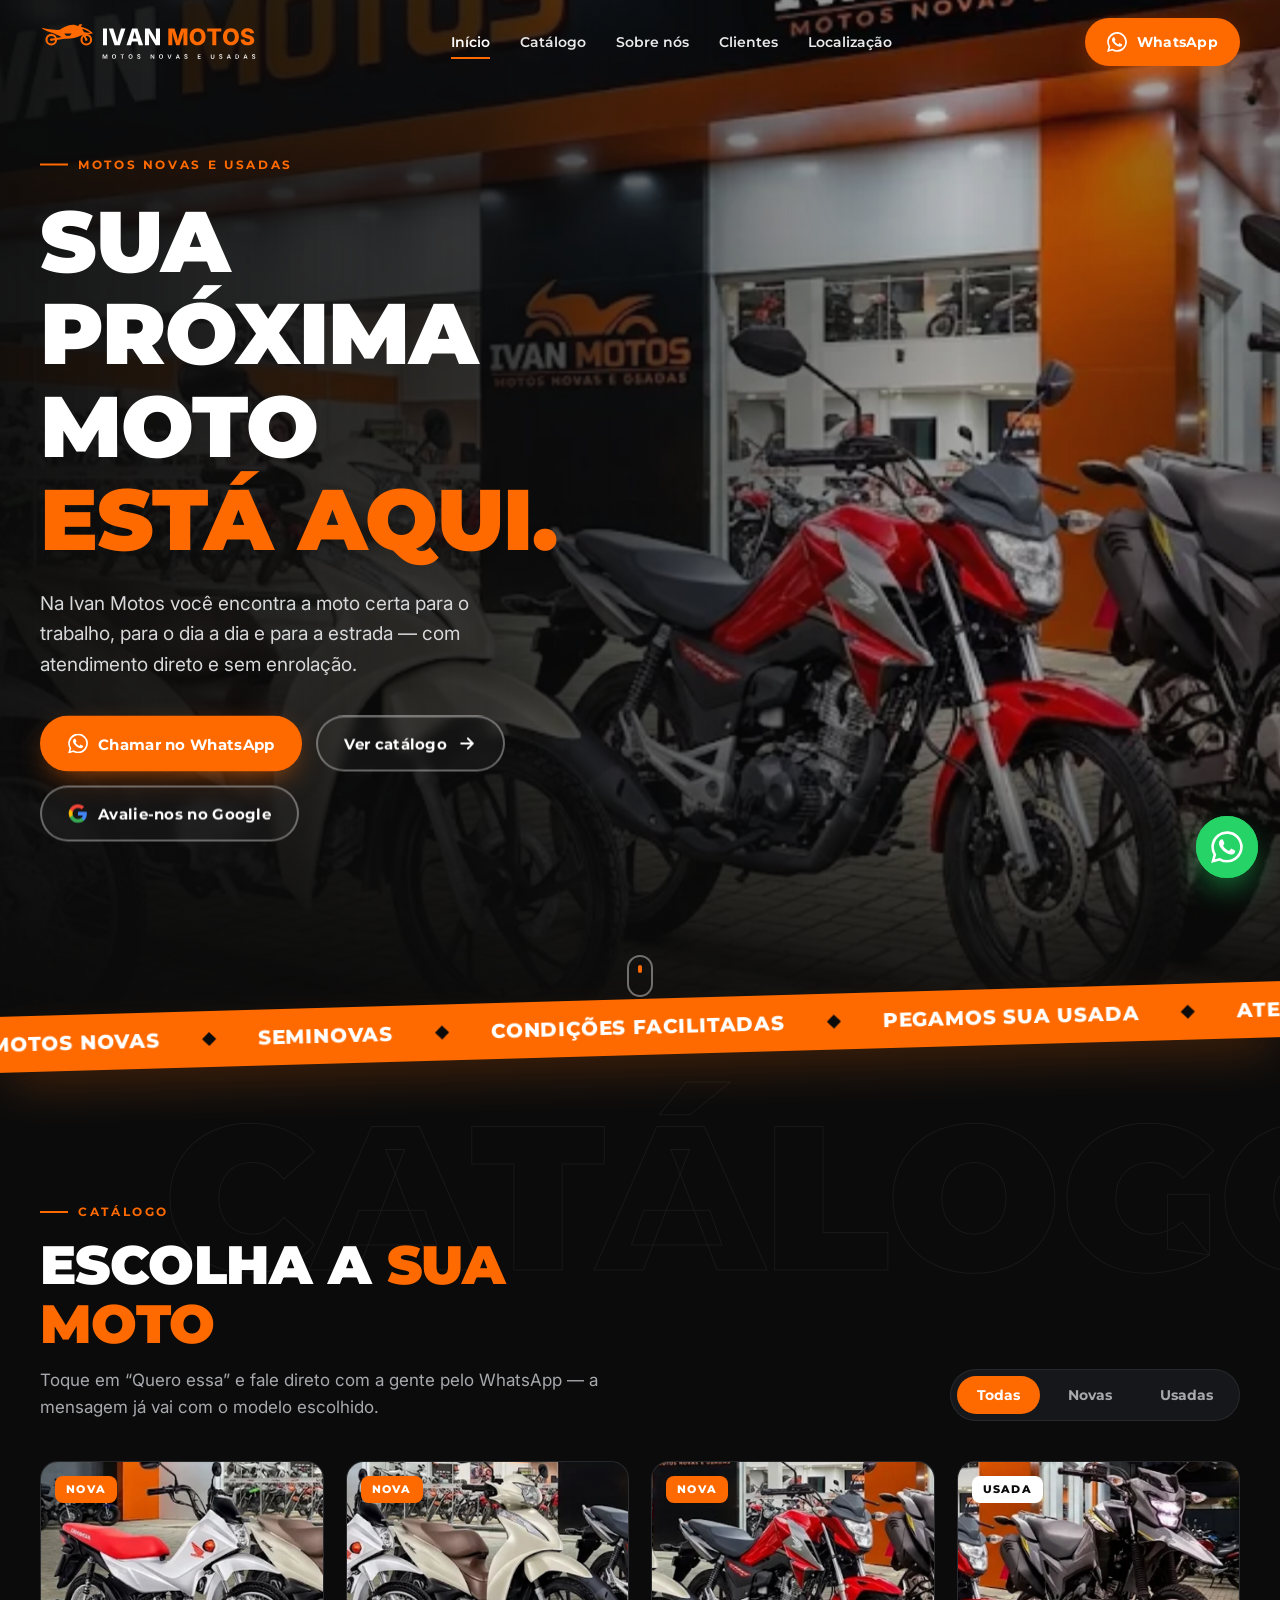
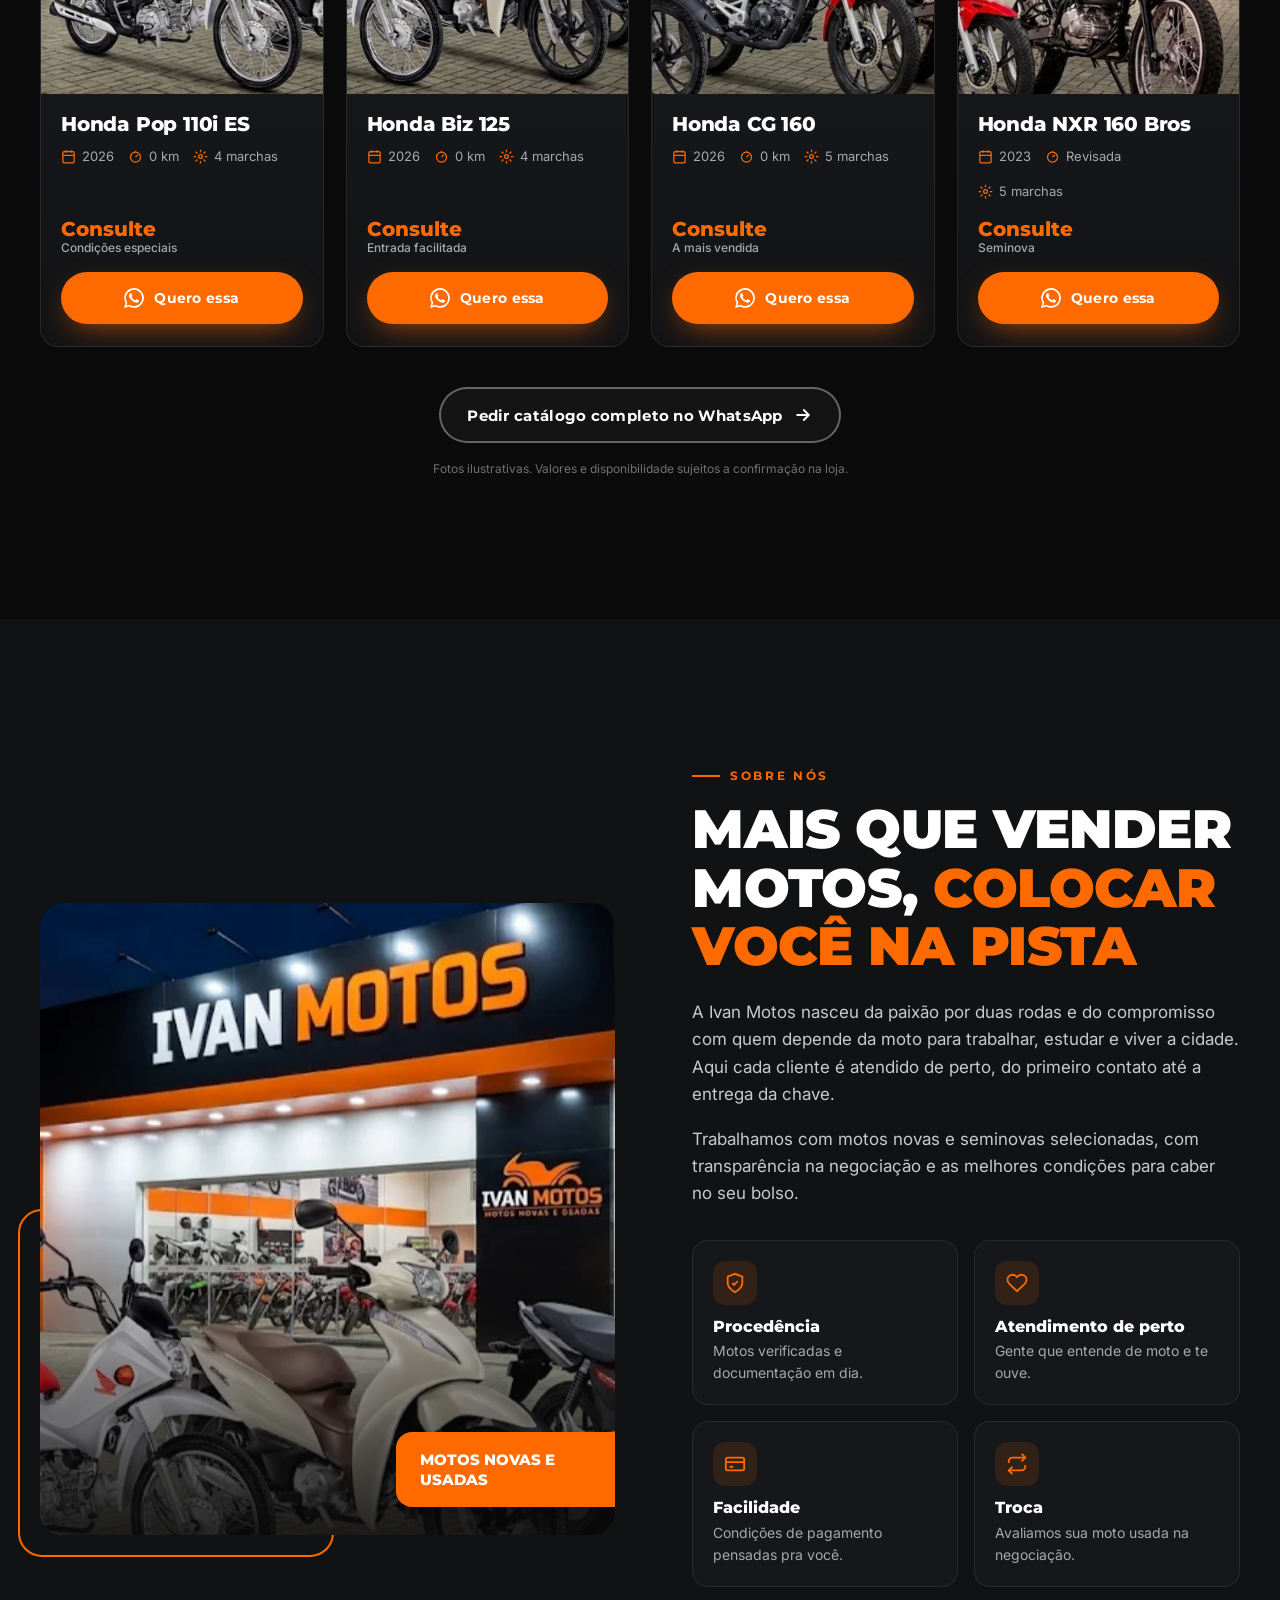
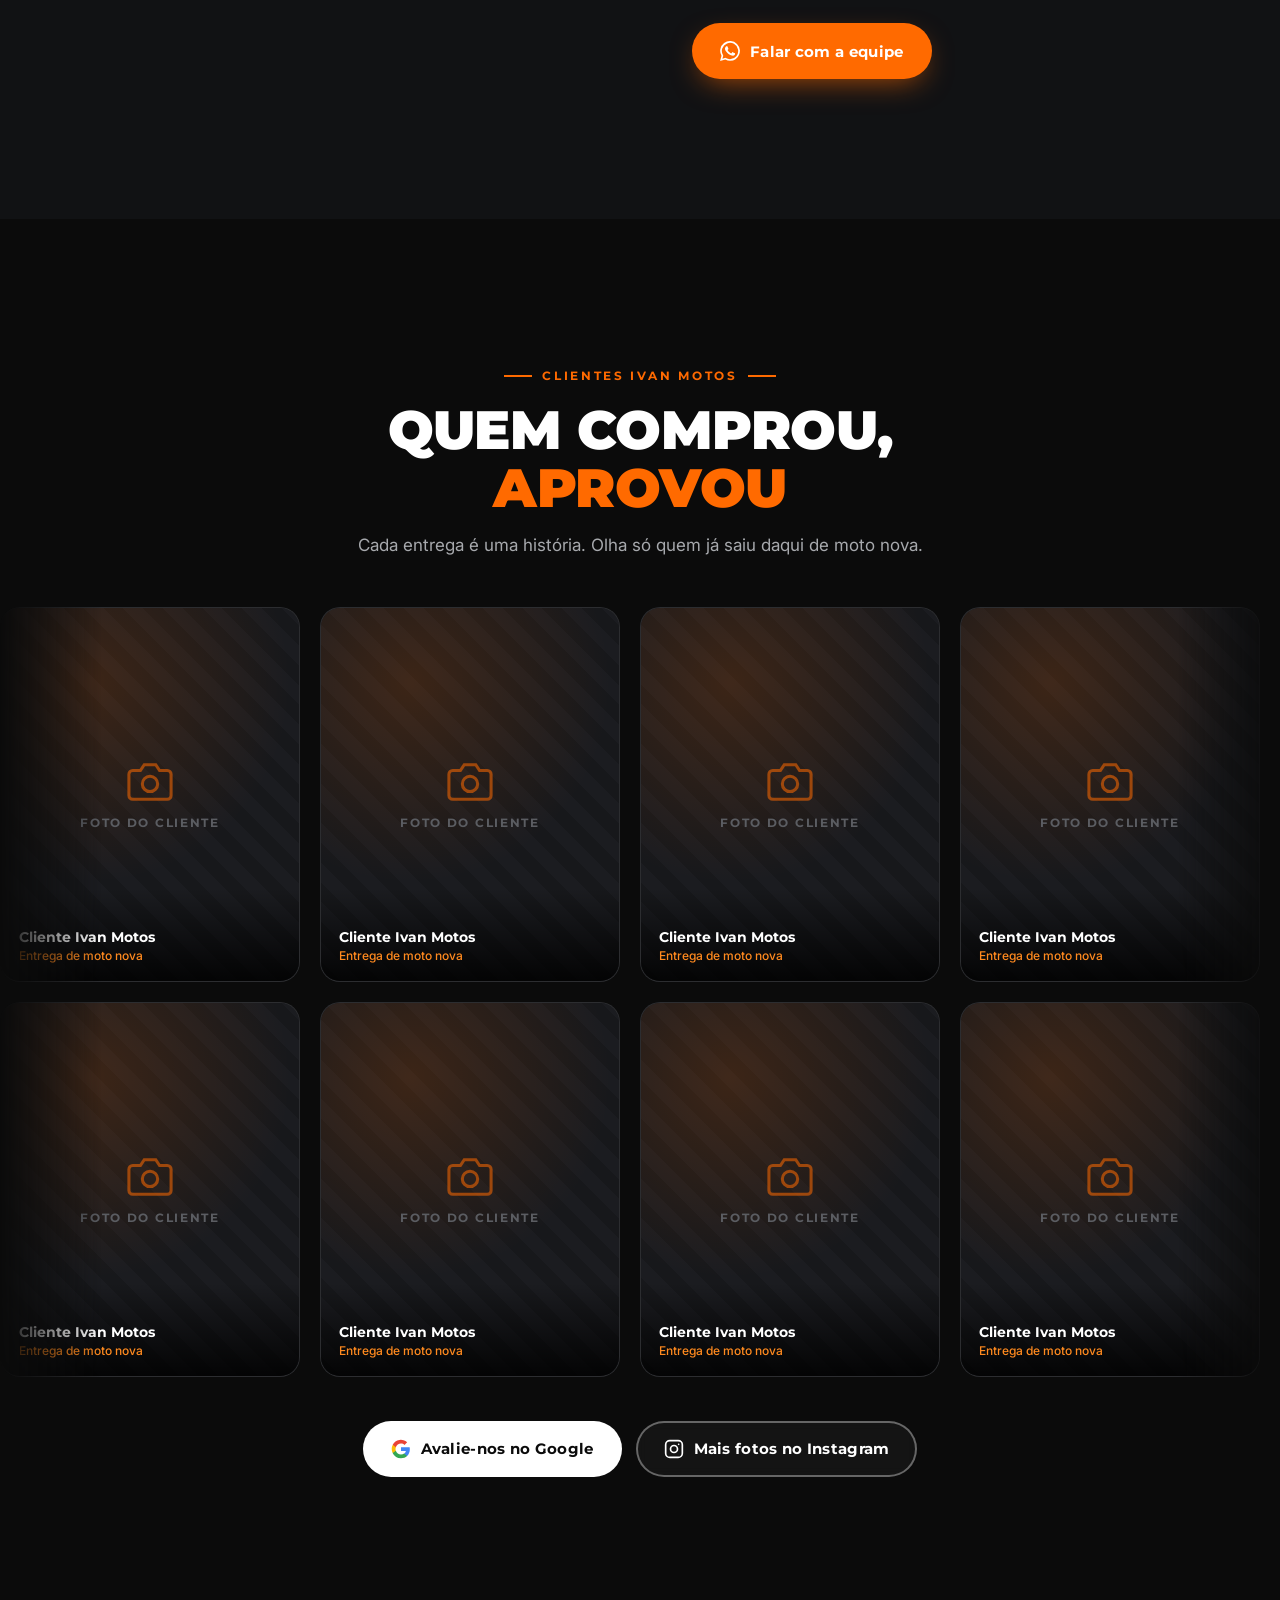
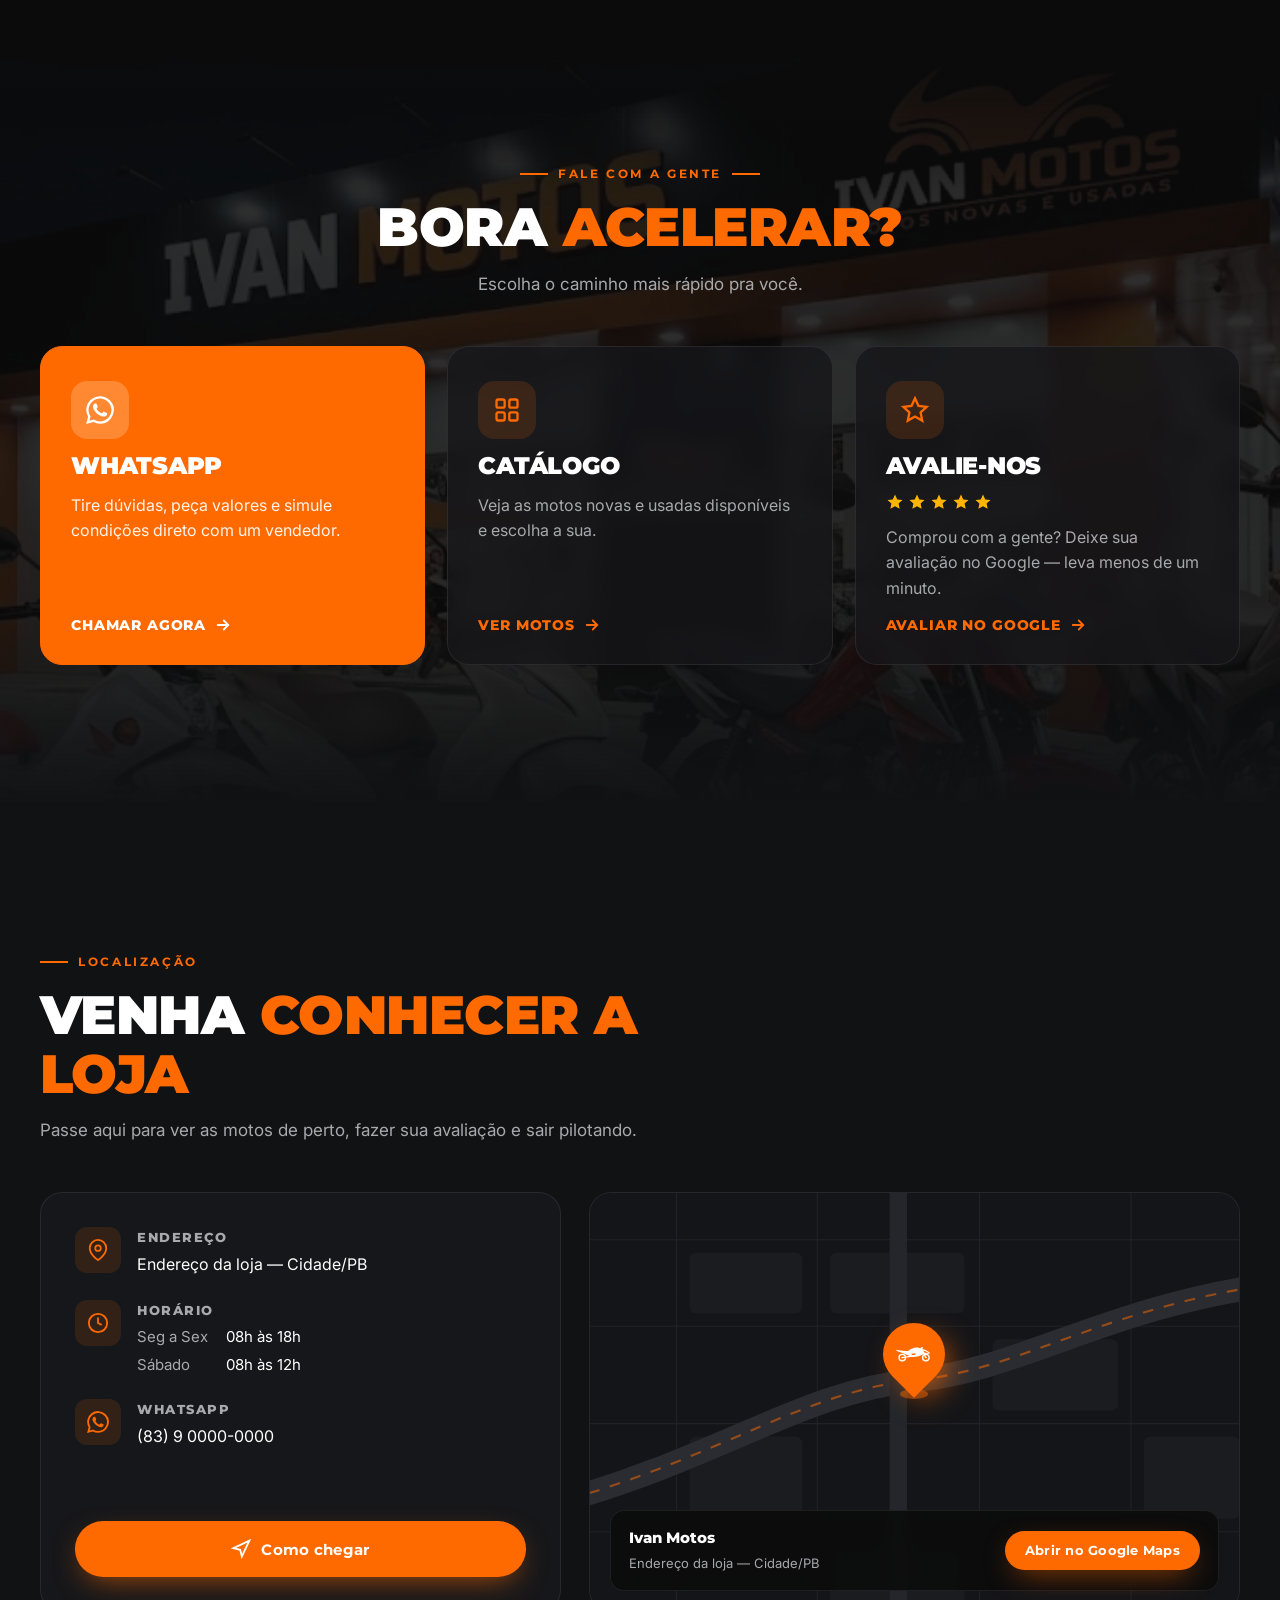
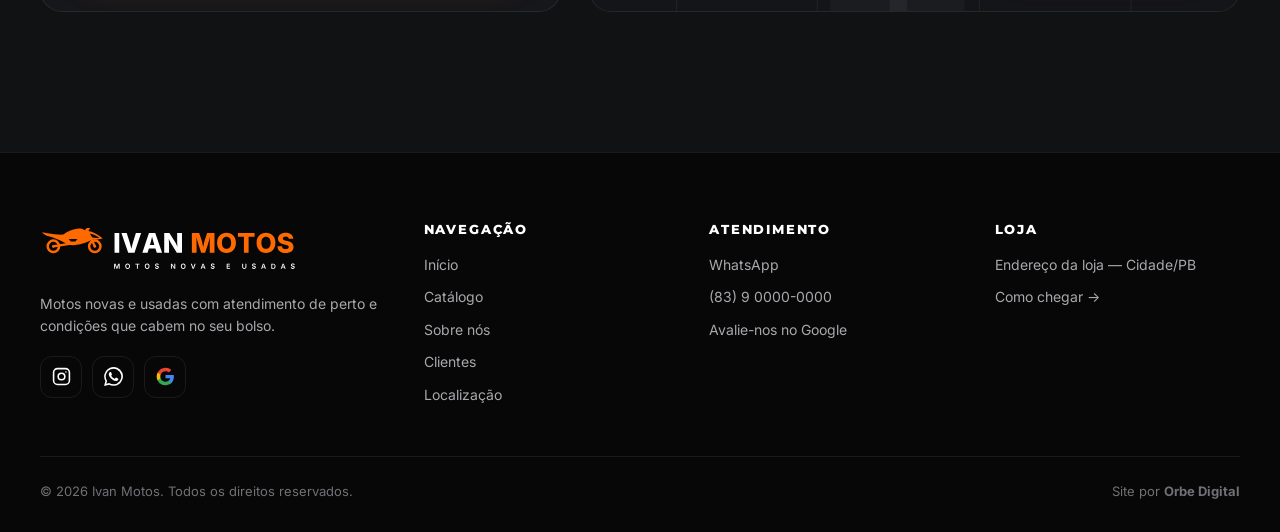
==== index.html @ 5569c3f7 "feat: add initial website structure and data files for Ivan Motos - Created `index.html` for the mai" ====
<!DOCTYPE html>
<html lang="pt-BR">
<head>
<meta charset="UTF-8">
<meta name="viewport" content="width=device-width, initial-scale=1">
<title>Ivan Motos — Site (Copy)</title>
<meta name="description" content="Ivan Motos: motos novas e usadas. Fale com a gente pelo WhatsApp, veja o catálogo e venha conhecer a loja.">
<meta name="theme-color" content="#0b0b0b">
<link rel="icon" href="assets/logo/simbolo-ivan-motos.svg" type="image/svg+xml">
<link rel="preconnect" href="https://fonts.googleapis.com">
<link rel="preconnect" href="https://fonts.gstatic.com" crossorigin>
<link href="https://fonts.googleapis.com/css2?family=Montserrat:ital,wght@0,600;0,700;0,800;0,900;1,800&family=Inter:wght@400;500;600;700&display=swap" rel="stylesheet">
<link rel="stylesheet" href="css/style.css">
</head>
<body>

<!-- =========================================================
     CONFIGURAÇÃO — edite os dados da loja em js/main.js
     ========================================================= -->

<header class="header" id="top">
  <div class="wrap nav">
    <a href="#inicio" class="brand" aria-label="Ivan Motos — início"><img src="assets/logo/logo-ivan-motos-horizontal.svg" alt="Ivan Motos — Motos novas e usadas"></a>
    <ul class="menu" id="menu">
      <li><a href="#inicio">Início</a></li>
      <li><a href="#catalogo">Catálogo</a></li>
      <li><a href="#sobre">Sobre nós</a></li>
      <li><a href="#clientes">Clientes</a></li>
      <li><a href="#localizacao">Localização</a></li>
      <li class="m-cta"><a class="btn btn-primary js-wa" href="#" data-msg="Olá, Ivan Motos! Vim pelo site e quero mais informações.">Falar no WhatsApp</a></li>
    </ul>
    <a class="btn btn-primary js-wa" href="#" data-msg="Olá, Ivan Motos! Vim pelo site e quero mais informações.">
      <svg viewBox="0 0 24 24" fill="currentColor"><use href="#i-wa"/></svg>WhatsApp</a>
    <button class="burger" id="burger" aria-label="Abrir menu" aria-expanded="false"><span></span></button>
  </div>
</header>

<main>
<!-- HERO -->
<section class="hero" id="inicio">
  <div class="hero-bg" data-speed="0.35"><img src="assets/banner.webp" alt="Fachada da loja Ivan Motos com motos novas expostas"></div>
  <div class="wrap">
    <div class="hero-content" data-speed="-0.12">
      <span class="eyebrow reveal">Motos novas e usadas</span>
      <h1 class="reveal d1">Sua próxima moto <em>está aqui.</em></h1>
      <p class="lead reveal d2">Na Ivan Motos você encontra a moto certa para o trabalho, para o dia a dia e para a estrada — com atendimento direto e sem enrolação.</p>
      <div class="hero-ctas reveal d3">
        <a class="btn btn-primary js-wa" href="#" data-msg="Olá, Ivan Motos! Vim pelo site e quero ajuda para escolher minha moto.">
          <svg viewBox="0 0 24 24" fill="currentColor"><use href="#i-wa"/></svg>Chamar no WhatsApp</a>
        <a class="btn btn-ghost" href="#catalogo">Ver catálogo
          <svg viewBox="0 0 24 24" fill="none" stroke="currentColor" stroke-width="2.2" stroke-linecap="round"><path d="M5 12h14M13 6l6 6-6 6"/></svg></a>
        <a class="btn btn-ghost js-google" href="#" target="_blank" rel="noopener">
          <svg viewBox="0 0 24 24"><use href="#i-google"/></svg>Avalie-nos no Google</a>
      </div>
      <div class="hero-badges reveal d3">
        <div><svg viewBox="0 0 24 24" fill="none" stroke="currentColor" stroke-width="2"><path d="M12 2l3 6.5 7 .8-5.2 4.8 1.4 7L12 17.6 5.8 21.1l1.4-7L2 9.3l7-.8z"/></svg>Novas e seminovas revisadas</div>
        <div><svg viewBox="0 0 24 24" fill="none" stroke="currentColor" stroke-width="2"><rect x="2" y="5" width="20" height="14" rx="2"/><path d="M2 10h20"/></svg>Condições facilitadas</div>
        <div><svg viewBox="0 0 24 24" fill="none" stroke="currentColor" stroke-width="2"><path d="M21 15a2 2 0 0 1-2 2H7l-4 4V5a2 2 0 0 1 2-2h14a2 2 0 0 1 2 2z"/></svg>Atendimento rápido</div>
      </div>
    </div>
  </div>
  <a href="#catalogo" class="scroll-cue" aria-label="Rolar para o catálogo"></a>
</section>

<div class="strip" aria-hidden="true">
  <div class="strip-track">
    <span>Motos novas</span><span>Seminovas</span><span>Condições facilitadas</span><span>Pegamos sua usada</span><span>Atendimento pelo WhatsApp</span><span>Ivan Motos</span>
    <span>Motos novas</span><span>Seminovas</span><span>Condições facilitadas</span><span>Pegamos sua usada</span><span>Atendimento pelo WhatsApp</span><span>Ivan Motos</span>
  </div>
</div>

<!-- CATÁLOGO -->
<section class="section catalog" id="catalogo">
  <div class="bigword" data-x="0.25">Catálogo • Catálogo •</div>
  <div class="wrap" style="position:relative">
    <div class="cat-top">
      <div class="section-head reveal">
        <span class="eyebrow">Catálogo</span>
        <h2>Escolha a <span>sua moto</span></h2>
        <p>Toque em “Quero essa” e fale direto com a gente pelo WhatsApp — a mensagem já vai com o modelo escolhido.</p>
      </div>
      <div class="filters reveal d1" role="tablist" aria-label="Filtrar motos">
        <button class="on" data-f="todas">Todas</button>
        <button data-f="nova">Novas</button>
        <button data-f="usada">Usadas</button>
      </div>
    </div>
    <div class="grid" id="grid"></div>
    <div class="cat-foot reveal">
      <a class="btn btn-ghost js-wa" href="#" data-msg="Olá, Ivan Motos! Quero receber o catálogo completo de motos.">Pedir catálogo completo no WhatsApp
        <svg viewBox="0 0 24 24" fill="none" stroke="currentColor" stroke-width="2.2" stroke-linecap="round"><path d="M5 12h14M13 6l6 6-6 6"/></svg></a>
    </div>
    <p class="note">Fotos ilustrativas. Valores e disponibilidade sujeitos a confirmação na loja.</p>
  </div>
</section>

<!-- SOBRE -->
<section class="section about" id="sobre">
  <div class="wrap about-grid">
    <div class="about-wrap reveal">
      <div class="about-visual">
        <div class="px" data-speed="0.18"><img src="assets/banner.webp" alt="Loja Ivan Motos"></div>
        <div class="about-badge">Motos novas e usadas</div>
      </div>
      <div class="about-frame"></div>
    </div>
    <div class="about-text">
      <div class="section-head reveal" style="margin-bottom:24px">
        <span class="eyebrow">Sobre nós</span>
        <h2>Mais que vender motos, <span>colocar você na pista</span></h2>
      </div>
      <p class="reveal d1">A Ivan Motos nasceu da paixão por duas rodas e do compromisso com quem depende da moto para trabalhar, estudar e viver a cidade. Aqui cada cliente é atendido de perto, do primeiro contato até a entrega da chave.</p>
      <p class="reveal d1">Trabalhamos com motos novas e seminovas selecionadas, com transparência na negociação e as melhores condições para caber no seu bolso.</p>
      <div class="values">
        <div class="value reveal d1"><div class="ic"><svg viewBox="0 0 24 24" fill="none" stroke="currentColor" stroke-width="2"><path d="M12 22s8-4 8-10V5l-8-3-8 3v7c0 6 8 10 8 10z"/><path d="M9 12l2 2 4-4"/></svg></div><h4>Procedência</h4><p>Motos verificadas e documentação em dia.</p></div>
        <div class="value reveal d2"><div class="ic"><svg viewBox="0 0 24 24" fill="none" stroke="currentColor" stroke-width="2"><path d="M20.8 4.6a5.5 5.5 0 0 0-7.8 0L12 5.7l-1-1.1a5.5 5.5 0 0 0-7.8 7.8l1 1.1L12 21l7.8-7.5 1-1.1a5.5 5.5 0 0 0 0-7.8z"/></svg></div><h4>Atendimento de perto</h4><p>Gente que entende de moto e te ouve.</p></div>
        <div class="value reveal d2"><div class="ic"><svg viewBox="0 0 24 24" fill="none" stroke="currentColor" stroke-width="2"><rect x="2" y="5" width="20" height="14" rx="2"/><path d="M2 10h20M6 15h4"/></svg></div><h4>Facilidade</h4><p>Condições de pagamento pensadas pra você.</p></div>
        <div class="value reveal d3"><div class="ic"><svg viewBox="0 0 24 24" fill="none" stroke="currentColor" stroke-width="2"><path d="M17 1l4 4-4 4"/><path d="M3 11V9a4 4 0 0 1 4-4h14M7 23l-4-4 4-4"/><path d="M21 13v2a4 4 0 0 1-4 4H3"/></svg></div><h4>Troca</h4><p>Avaliamos sua moto usada na negociação.</p></div>
      </div>
      <a class="btn btn-primary js-wa reveal" href="#" data-msg="Olá, Ivan Motos! Vim pelo site e quero conhecer a loja.">
        <svg viewBox="0 0 24 24" fill="currentColor"><use href="#i-wa"/></svg>Falar com a equipe</a>
    </div>
  </div>
</section>

<!-- CLIENTES -->
<section class="section clients" id="clientes">
  <div class="wrap">
    <div class="section-head center reveal" style="text-align:center">
      <span class="eyebrow">Clientes Ivan Motos</span>
      <h2>Quem comprou, <span>aprovou</span></h2>
      <p>Cada entrega é uma história. Olha só quem já saiu daqui de moto nova.</p>
    </div>
  </div>
  <div class="rails reveal">
    <div class="rail" id="rail1"></div>
    <div class="rail rev" id="rail2"></div>
  </div>
  <div class="wrap clients-cta reveal">
    <a class="btn btn-white js-google" href="#" target="_blank" rel="noopener">
      <svg viewBox="0 0 24 24"><use href="#i-google"/></svg>Avalie-nos no Google</a>
    <a class="btn btn-ghost js-insta" href="#" target="_blank" rel="noopener">
      <svg viewBox="0 0 24 24" fill="none" stroke="currentColor" stroke-width="2"><use href="#i-ig"/></svg>Mais fotos no Instagram</a>
  </div>
</section>

<!-- AÇÕES -->
<section class="section actions" id="contato">
  <div class="actions-bg" data-speed="0.3"><img src="assets/banner.webp" alt=""></div>
  <div class="wrap">
    <div class="section-head center reveal" style="text-align:center">
      <span class="eyebrow">Fale com a gente</span>
      <h2>Bora <span>acelerar?</span></h2>
      <p>Escolha o caminho mais rápido pra você.</p>
    </div>
    <div class="cards3">
      <a class="acard featured js-wa reveal" href="#" data-msg="Olá, Ivan Motos! Vim pelo site e quero mais informações.">
        <div class="ic"><svg viewBox="0 0 24 24" fill="currentColor"><use href="#i-wa"/></svg></div>
        <h3>WhatsApp</h3>
        <p>Tire dúvidas, peça valores e simule condições direto com um vendedor.</p>
        <span class="go">Chamar agora <svg viewBox="0 0 24 24" fill="none" stroke="currentColor" stroke-width="2.4" stroke-linecap="round"><path d="M5 12h14M13 6l6 6-6 6"/></svg></span>
      </a>
      <a class="acard reveal d1" href="#catalogo">
        <div class="ic"><svg viewBox="0 0 24 24" fill="none" stroke="currentColor" stroke-width="2"><rect x="3" y="3" width="7" height="7" rx="1.5"/><rect x="14" y="3" width="7" height="7" rx="1.5"/><rect x="3" y="14" width="7" height="7" rx="1.5"/><rect x="14" y="14" width="7" height="7" rx="1.5"/></svg></div>
        <h3>Catálogo</h3>
        <p>Veja as motos novas e usadas disponíveis e escolha a sua.</p>
        <span class="go">Ver motos <svg viewBox="0 0 24 24" fill="none" stroke="currentColor" stroke-width="2.4" stroke-linecap="round"><path d="M5 12h14M13 6l6 6-6 6"/></svg></span>
      </a>
      <a class="acard js-google reveal d2" href="#" target="_blank" rel="noopener">
        <div class="ic"><svg viewBox="0 0 24 24" fill="none" stroke="currentColor" stroke-width="2"><path d="M12 2l3 6.5 7 .8-5.2 4.8 1.4 7L12 17.6 5.8 21.1l1.4-7L2 9.3l7-.8z"/></svg></div>
        <h3>Avalie-nos</h3>
        <div class="stars"><svg viewBox="0 0 24 24" fill="currentColor"><use href="#i-star"/></svg><svg viewBox="0 0 24 24" fill="currentColor"><use href="#i-star"/></svg><svg viewBox="0 0 24 24" fill="currentColor"><use href="#i-star"/></svg><svg viewBox="0 0 24 24" fill="currentColor"><use href="#i-star"/></svg><svg viewBox="0 0 24 24" fill="currentColor"><use href="#i-star"/></svg></div>
        <p>Comprou com a gente? Deixe sua avaliação no Google — leva menos de um minuto.</p>
        <span class="go">Avaliar no Google <svg viewBox="0 0 24 24" fill="none" stroke="currentColor" stroke-width="2.4" stroke-linecap="round"><path d="M5 12h14M13 6l6 6-6 6"/></svg></span>
      </a>
    </div>
  </div>
</section>

<!-- LOCALIZAÇÃO -->
<section class="section location" id="localizacao">
  <div class="wrap">
    <div class="section-head reveal">
      <span class="eyebrow">Localização</span>
      <h2>Venha <span>conhecer a loja</span></h2>
      <p>Passe aqui para ver as motos de perto, fazer sua avaliação e sair pilotando.</p>
    </div>
    <div class="loc-grid">
      <div class="loc-info reveal">
        <div class="loc-row"><div class="ic"><svg viewBox="0 0 24 24" fill="none" stroke="currentColor" stroke-width="2"><path d="M21 10c0 7-9 13-9 13S3 17 3 10a9 9 0 0 1 18 0z"/><circle cx="12" cy="10" r="3"/></svg></div>
          <div><h4>Endereço</h4><p id="addr"></p></div></div>
        <div class="loc-row"><div class="ic"><svg viewBox="0 0 24 24" fill="none" stroke="currentColor" stroke-width="2"><circle cx="12" cy="12" r="10"/><path d="M12 6v6l4 2"/></svg></div>
          <div><h4>Horário</h4><dl class="hours" id="hours"></dl></div></div>
        <div class="loc-row"><div class="ic"><svg viewBox="0 0 24 24" fill="currentColor"><use href="#i-wa"/></svg></div>
          <div><h4>WhatsApp</h4><p id="phone"></p></div></div>
        <a class="btn btn-primary js-maps" href="#" target="_blank" rel="noopener">
          <svg viewBox="0 0 24 24" fill="none" stroke="currentColor" stroke-width="2.2"><path d="M3 11l19-9-9 19-2-8-8-2z"/></svg>Como chegar</a>
      </div>
      <div class="map reveal d1" id="map">
        <div class="map-art" aria-hidden="true">
          <svg viewBox="0 0 600 420" preserveAspectRatio="xMidYMid slice">
            <rect width="600" height="420" fill="#141518"/>
            <g stroke="#202227" stroke-width="1">
              <path d="M0 60h600M0 140h600M0 230h600M0 330h600M80 0v420M210 0v420M360 0v420M500 0v420"/></g>
            <g fill="#1a1c20"><rect x="92" y="72" width="104" height="56" rx="6"/><rect x="222" y="72" width="124" height="56" rx="6"/><rect x="372" y="152" width="116" height="66" rx="6"/><rect x="92" y="242" width="104" height="76" rx="6"/><rect x="512" y="242" width="88" height="76" rx="6"/><rect x="222" y="342" width="124" height="78" rx="6"/></g>
            <path d="M-20 300 C120 260 200 200 300 190 S480 120 640 100" stroke="#2a2c31" stroke-width="22" fill="none" stroke-linecap="round"/>
            <path d="M-20 300 C120 260 200 200 300 190 S480 120 640 100" stroke="#FF6A00" stroke-opacity=".5" stroke-width="2" stroke-dasharray="10 10" fill="none"/>
            <path d="M285 0 V420" stroke="#24262b" stroke-width="16"/>
          </svg>
        </div>
        <div class="pin"><div class="pin-dot"><img src="assets/logo/simbolo-ivan-motos-branco.svg" alt=""></div><div class="pin-pulse"></div></div>
        <div class="map-label"><div><strong>Ivan Motos</strong><br><span id="addr2"></span></div>
          <a class="btn btn-primary js-maps" href="#" target="_blank" rel="noopener">Abrir no Google Maps</a></div>
      </div>
    </div>
  </div>
</section>
</main>

<footer class="footer">
  <div class="wrap">
    <div class="foot-grid">
      <div>
        <img class="flogo" src="assets/logo/logo-ivan-motos-horizontal.svg" alt="Ivan Motos">
        <p>Motos novas e usadas com atendimento de perto e condições que cabem no seu bolso.</p>
        <div class="social">
          <a class="js-insta" href="#" target="_blank" rel="noopener" aria-label="Instagram"><svg viewBox="0 0 24 24" fill="none" stroke="currentColor" stroke-width="2"><use href="#i-ig"/></svg></a>
          <a class="js-wa" href="#" data-msg="Olá, Ivan Motos!" aria-label="WhatsApp"><svg viewBox="0 0 24 24" fill="currentColor"><use href="#i-wa"/></svg></a>
          <a class="js-google" href="#" target="_blank" rel="noopener" aria-label="Avaliar no Google"><svg viewBox="0 0 24 24"><use href="#i-google"/></svg></a>
        </div>
      </div>
      <div><h5>Navegação</h5><ul><li><a href="#inicio">Início</a></li><li><a href="#catalogo">Catálogo</a></li><li><a href="#sobre">Sobre nós</a></li><li><a href="#clientes">Clientes</a></li><li><a href="#localizacao">Localização</a></li></ul></div>
      <div><h5>Atendimento</h5><ul><li><a class="js-wa" href="#" data-msg="Olá, Ivan Motos!">WhatsApp</a></li><li id="fphone"></li><li><a class="js-google" href="#" target="_blank" rel="noopener">Avalie-nos no Google</a></li></ul></div>
      <div><h5>Loja</h5><ul><li id="faddr"></li><li><a class="js-maps" href="#" target="_blank" rel="noopener">Como chegar →</a></li></ul></div>
    </div>
    <div class="copy"><span>© <span id="yr"></span> Ivan Motos. Todos os direitos reservados.</span><span>Site por <strong>Orbe Digital</strong></span></div>
  </div>
</footer>

<a class="fab js-wa" href="#" data-msg="Olá, Ivan Motos! Vim pelo site e quero mais informações." aria-label="Falar no WhatsApp"><svg viewBox="0 0 24 24" fill="currentColor"><use href="#i-wa"/></svg></a>

<!-- Ícones -->
<svg width="0" height="0" style="position:absolute" aria-hidden="true">
  <symbol id="i-wa" viewBox="0 0 24 24"><path d="M17.5 14.4c-.3-.1-1.8-.9-2-1-.3-.1-.5-.1-.7.1-.2.3-.8 1-.9 1.2-.2.2-.3.2-.6.1-.3-.1-1.3-.5-2.4-1.5-.9-.8-1.5-1.8-1.7-2.1-.2-.3 0-.5.1-.6l.4-.5c.2-.2.2-.3.3-.5.1-.2 0-.4 0-.5l-.9-2.2c-.2-.6-.5-.5-.7-.5h-.6c-.2 0-.5.1-.8.4-.3.3-1 1-1 2.5s1.1 2.9 1.2 3.1c.1.2 2.1 3.2 5.1 4.5.7.3 1.3.5 1.7.6.7.2 1.4.2 1.9.1.6-.1 1.8-.7 2-1.4.2-.7.2-1.3.2-1.4-.1-.2-.3-.2-.6-.4zM12 21.8a9.8 9.8 0 0 1-5-1.4l-.4-.2-3.7 1 1-3.6-.2-.4A9.8 9.8 0 1 1 12 21.8zm8.4-18.2A11.8 11.8 0 0 0 1.8 17.8L.1 24l6.3-1.7a11.8 11.8 0 0 0 5.6 1.4 11.8 11.8 0 0 0 8.4-20.1z"/></symbol>
  <symbol id="i-google" viewBox="0 0 24 24"><path fill="#4285F4" d="M22.6 12.3c0-.8-.1-1.6-.2-2.3H12v4.3h5.9a5 5 0 0 1-2.2 3.3v2.8h3.6c2.1-1.9 3.3-4.8 3.3-8.1z"/><path fill="#34A853" d="M12 23c3 0 5.5-1 7.3-2.7l-3.6-2.8c-1 .7-2.2 1.1-3.7 1.1-2.9 0-5.3-1.9-6.2-4.5H2.1v2.9A11 11 0 0 0 12 23z"/><path fill="#FBBC05" d="M5.8 14.1a6.6 6.6 0 0 1 0-4.2V7H2.1a11 11 0 0 0 0 9.9l3.7-2.8z"/><path fill="#EA4335" d="M12 5.4c1.6 0 3.1.6 4.2 1.7l3.2-3.2A11 11 0 0 0 2.1 7l3.7 2.9C6.7 7.3 9.1 5.4 12 5.4z"/></symbol>
  <symbol id="i-ig" viewBox="0 0 24 24"><rect x="2" y="2" width="20" height="20" rx="5"/><circle cx="12" cy="12" r="4.2"/><circle cx="17.6" cy="6.4" r="1" fill="currentColor" stroke="none"/></symbol>
  <symbol id="i-star" viewBox="0 0 24 24"><path d="M12 2l3 6.5 7 .8-5.2 4.8 1.4 7L12 17.6 5.8 21.1l1.4-7L2 9.3l7-.8z"/></symbol>
</svg>

<script src="js/main.js"></script>
</body>
</html>
---- css/style.css ----
:root{
  --orange:#FF6A00; --orange-2:#FF8A1F; --orange-d:#d95800;
  --black:#0b0b0b; --ink:#111214; --card:#16171a; --line:rgba(255,255,255,.08);
  --white:#fff; --muted:#a7a9ad; --radius:18px;
  --head:'Montserrat',system-ui,sans-serif; --body:'Inter',system-ui,sans-serif;
  --maxw:1200px;
}
*{box-sizing:border-box;margin:0;padding:0}
html{scroll-behavior:smooth;scroll-padding-top:80px}
body{background:var(--black);color:var(--white);font-family:var(--body);line-height:1.6;overflow-x:hidden;-webkit-font-smoothing:antialiased}
img{max-width:100%;display:block}
a{color:inherit;text-decoration:none}
.wrap{width:min(var(--maxw),100% - 40px);margin-inline:auto}
h1,h2,h3{font-family:var(--head);line-height:1.08;letter-spacing:-.01em}
.eyebrow{display:inline-flex;align-items:center;gap:10px;font:700 12px/1 var(--head);letter-spacing:.22em;text-transform:uppercase;color:var(--orange)}
.eyebrow::before{content:"";width:28px;height:2px;background:var(--orange)}
.section{padding:clamp(80px,11vw,140px) 0;position:relative}
.section-head{max-width:640px;margin-bottom:48px}
.section-head h2{font-size:clamp(32px,4.6vw,54px);font-weight:900;margin:16px 0 14px;text-transform:uppercase}
.section-head h2 span{color:var(--orange)}
.section-head p{color:var(--muted);font-size:17px}
.center{text-align:center;margin-inline:auto}
.center .eyebrow::after{content:"";width:28px;height:2px;background:var(--orange)}

/* Buttons */
.btn{display:inline-flex;align-items:center;justify-content:center;gap:10px;padding:16px 26px;border-radius:999px;font:700 15px/1 var(--head);letter-spacing:.02em;transition:transform .25s,box-shadow .25s,background .25s,color .25s,border-color .25s;cursor:pointer;border:2px solid transparent;white-space:nowrap}
.btn svg{width:20px;height:20px;flex:none}
.btn-primary{background:var(--orange);color:#fff;box-shadow:0 10px 30px -10px rgba(255,106,0,.7)}
.btn-primary:hover{background:var(--orange-2);transform:translateY(-2px);box-shadow:0 16px 40px -10px rgba(255,106,0,.85)}
.btn-ghost{border-color:rgba(255,255,255,.35);color:#fff;backdrop-filter:blur(6px);background:rgba(255,255,255,.04)}
.btn-ghost:hover{border-color:#fff;background:#fff;color:var(--black);transform:translateY(-2px)}
.btn-white{background:#fff;color:var(--black)}
.btn-white:hover{transform:translateY(-2px);box-shadow:0 14px 30px -12px rgba(0,0,0,.5)}

/* Header */
.header{position:fixed;inset:0 0 auto;z-index:50;transition:background .35s,box-shadow .35s,padding .35s;padding:18px 0}
.header.scrolled{background:rgba(11,11,11,.86);backdrop-filter:blur(14px);box-shadow:0 1px 0 var(--line);padding:10px 0}
.nav{display:flex;align-items:center;justify-content:space-between;gap:24px}
.brand img{height:44px;width:auto;transition:height .35s}
.header.scrolled .brand img{height:38px}
.menu{display:flex;gap:30px;list-style:none}
.menu a{font:600 14px/1 var(--head);color:#e9e9ea;position:relative;padding:8px 0;transition:color .2s}
.menu a::after{content:"";position:absolute;left:0;bottom:0;height:2px;width:100%;background:var(--orange);transform:scaleX(0);transform-origin:left;transition:transform .3s}
.menu a:hover,.menu a.active{color:#fff}
.menu a:hover::after,.menu a.active::after{transform:scaleX(1)}
.nav .btn{padding:12px 20px;font-size:14px}
.burger{display:none;width:44px;height:44px;border-radius:12px;border:1px solid var(--line);background:rgba(255,255,255,.04);color:#fff;align-items:center;justify-content:center;cursor:pointer}
.burger span,.burger span::before,.burger span::after{display:block;width:20px;height:2px;background:#fff;position:relative;transition:transform .3s,background .3s}
.burger span::before,.burger span::after{content:"";position:absolute;left:0}
.burger span::before{top:-6px}.burger span::after{top:6px}
.header.open .burger span{background:transparent}
.header.open .burger span::before{transform:translateY(6px) rotate(45deg)}
.header.open .burger span::after{transform:translateY(-6px) rotate(-45deg)}

/* Hero */
.hero{position:relative;min-height:100svh;display:flex;align-items:center;overflow:hidden;isolation:isolate}
.hero-bg{position:absolute;inset:-12% 0 -12% 0;z-index:-2;will-change:transform}
.hero-bg img{width:100%;height:100%;object-fit:cover;object-position:60% 50%;transform:scale(1.08);animation:heroZoom 2.4s cubic-bezier(.2,.7,.2,1) forwards}
@keyframes heroZoom{from{transform:scale(1.2);filter:brightness(.4)}to{transform:scale(1.08);filter:brightness(1)}}
.hero::before{content:"";position:absolute;inset:0;z-index:-1;background:
  linear-gradient(90deg,rgba(11,11,11,.96) 0%,rgba(11,11,11,.82) 38%,rgba(11,11,11,.25) 75%,rgba(11,11,11,.5) 100%),
  linear-gradient(0deg,var(--black) 0%,transparent 28%)}
.hero-content{padding:140px 0 120px;max-width:640px;will-change:transform}
.hero h1{font-size:clamp(42px,7vw,86px);font-weight:900;text-transform:uppercase;margin:22px 0 22px}
.hero h1 em{font-style:normal;color:var(--orange);display:block}
.hero p.lead{font-size:clamp(16px,1.6vw,19px);color:#d7d8da;max-width:500px;margin-bottom:36px}
.hero-ctas{display:flex;flex-wrap:wrap;gap:14px}
.hero-badges{display:flex;gap:28px;margin-top:48px;flex-wrap:wrap}
.hero-badges div{display:flex;align-items:center;gap:12px;font-size:14px;color:#cfd0d2}
.hero-badges svg{width:22px;height:22px;color:var(--orange);flex:none}
.scroll-cue{position:absolute;left:50%;bottom:28px;transform:translateX(-50%);width:26px;height:42px;border:2px solid rgba(255,255,255,.4);border-radius:20px}
.scroll-cue::after{content:"";position:absolute;left:50%;top:8px;width:4px;height:8px;border-radius:2px;background:var(--orange);transform:translateX(-50%);animation:cue 1.8s infinite}
@keyframes cue{0%{opacity:0;transform:translate(-50%,0)}40%{opacity:1}100%{opacity:0;transform:translate(-50%,14px)}}

/* Marquee strip */
.strip{background:var(--orange);color:#fff;overflow:hidden;transform:rotate(-1.6deg);margin:-26px -10px 0;position:relative;z-index:3;box-shadow:0 20px 50px -20px rgba(255,106,0,.6)}
.strip-track{display:flex;gap:44px;padding:18px 0;width:max-content;animation:marquee 32s linear infinite}
.strip-track span{font:800 clamp(15px,1.8vw,20px)/1 var(--head);text-transform:uppercase;letter-spacing:.04em;display:flex;align-items:center;gap:44px;white-space:nowrap}
.strip-track span::after{content:"";width:10px;height:10px;background:#0b0b0b;transform:rotate(45deg)}
@keyframes marquee{to{transform:translateX(-50%)}}

/* Catalog */
.catalog{background:var(--black)}
.bigword{position:absolute;top:40px;left:0;white-space:nowrap;font:900 clamp(90px,16vw,220px)/1 var(--head);color:transparent;-webkit-text-stroke:1px rgba(255,255,255,.06);pointer-events:none;user-select:none;will-change:transform;text-transform:uppercase}
.cat-top{display:flex;justify-content:space-between;align-items:flex-end;gap:24px;flex-wrap:wrap;margin-bottom:40px}
.cat-top .section-head{margin-bottom:0}
.filters{display:flex;gap:8px;background:var(--card);padding:6px;border-radius:999px;border:1px solid var(--line)}
.filters button{border:0;background:transparent;color:var(--muted);font:700 14px/1 var(--head);padding:12px 20px;border-radius:999px;cursor:pointer;transition:background .25s,color .25s}
.filters button.on{background:var(--orange);color:#fff}
.grid{display:grid;grid-template-columns:repeat(4,1fr);gap:22px}
.moto{background:linear-gradient(180deg,#1a1b1e,#121315);border:1px solid var(--line);border-radius:var(--radius);overflow:hidden;display:flex;flex-direction:column;transition:transform .45s cubic-bezier(.2,.7,.2,1),border-color .3s,box-shadow .45s}
.moto:hover{transform:translateY(-8px);border-color:rgba(255,106,0,.55);box-shadow:0 30px 60px -30px rgba(255,106,0,.45)}
.moto-img{aspect-ratio:4/3.3;position:relative;overflow:hidden;background:#222}
.moto-img img{width:100%;height:100%;object-fit:cover;transition:transform .8s cubic-bezier(.2,.7,.2,1)}
.moto:hover .moto-img img{transform:scale(1.07)}
.tag{position:absolute;top:14px;left:14px;font:800 11px/1 var(--head);letter-spacing:.12em;text-transform:uppercase;padding:8px 11px;border-radius:8px;background:var(--orange);color:#fff}
.tag.usada{background:#fff;color:var(--black)}
.moto-body{padding:20px 20px 22px;display:flex;flex-direction:column;gap:10px;flex:1}
.moto-body h3{font-size:20px;font-weight:800}
.specs{display:flex;gap:14px;flex-wrap:wrap;color:var(--muted);font-size:13px}
.specs span{display:flex;align-items:center;gap:6px}
.specs svg{width:15px;height:15px;color:var(--orange)}
.price{font:800 20px/1.1 var(--head);color:var(--orange);margin-top:auto;padding-top:6px}
.price small{display:block;font:500 12px/1.4 var(--body);color:var(--muted)}
.moto .btn{width:100%;padding:14px;font-size:14px;margin-top:6px}
.cat-foot{margin-top:40px;display:flex;justify-content:center}
.note{font-size:12px;color:#6f7175;text-align:center;margin-top:16px}

/* About */
.about{background:var(--ink);overflow:hidden}
.about-grid{display:grid;grid-template-columns:1.05fr 1fr;gap:clamp(40px,6vw,90px);align-items:center}
.about-visual{position:relative;aspect-ratio:4/4.4;border-radius:24px;overflow:hidden}
.about-visual .px{position:absolute;inset:-15% 0;will-change:transform}
.about-visual .px img{width:100%;height:100%;object-fit:cover;object-position:30% 50%}
.about-visual::after{content:"";position:absolute;inset:0;background:linear-gradient(180deg,transparent 50%,rgba(11,11,11,.85));pointer-events:none}
.about-badge{position:absolute;right:-1px;bottom:28px;z-index:2;background:var(--orange);padding:18px 24px;border-radius:16px 0 0 16px;font:800 15px/1.3 var(--head);text-transform:uppercase;max-width:220px;box-shadow:0 20px 40px -20px rgba(0,0,0,.7)}
.about-frame{position:absolute;inset:auto auto -22px -22px;width:55%;height:55%;border:2px solid var(--orange);border-radius:24px;z-index:-1}
.about-wrap{position:relative;isolation:isolate}
.about-text p{color:#c9cacd;font-size:17px;margin-bottom:18px}
.values{display:grid;grid-template-columns:1fr 1fr;gap:16px;margin:32px 0 36px}
.value{background:var(--card);border:1px solid var(--line);border-radius:16px;padding:20px;transition:border-color .3s,transform .3s}
.value:hover{border-color:rgba(255,106,0,.5);transform:translateY(-3px)}
.value .ic{width:44px;height:44px;border-radius:12px;background:rgba(255,106,0,.12);display:grid;place-items:center;margin-bottom:12px}
.value .ic svg{width:22px;height:22px;color:var(--orange)}
.value h4{font:800 16px/1.2 var(--head);margin-bottom:4px}
.value p{font-size:14px;color:var(--muted);margin:0}

/* Clients gallery */
.clients{background:var(--black);overflow:hidden}
.rail{display:flex;gap:20px;width:max-content;animation:marquee 50s linear infinite}
.rail.rev{animation-direction:reverse;animation-duration:58s;margin-top:20px}
.rails:hover .rail{animation-play-state:paused}
.rails{mask-image:linear-gradient(90deg,transparent,#000 8%,#000 92%,transparent);-webkit-mask-image:linear-gradient(90deg,transparent,#000 8%,#000 92%,transparent)}
.shot{width:clamp(220px,24vw,300px);aspect-ratio:4/5;border-radius:20px;overflow:hidden;position:relative;flex:none;background:#1a1b1e;border:1px solid var(--line)}
.shot img{width:100%;height:100%;object-fit:cover;transition:transform .7s}
.shot:hover img{transform:scale(1.06)}
.shot figcaption{position:absolute;inset:auto 0 0 0;padding:40px 18px 16px;background:linear-gradient(0deg,rgba(0,0,0,.85),transparent);font:700 14px/1.3 var(--head)}
.shot figcaption small{display:block;font:500 12px/1.4 var(--body);color:var(--orange-2);margin-top:2px}
.ph{width:100%;height:100%;display:flex;flex-direction:column;align-items:center;justify-content:center;gap:12px;color:#5b5d62;background:
  radial-gradient(circle at 30% 20%,rgba(255,106,0,.16),transparent 55%),repeating-linear-gradient(45deg,#17181b 0 14px,#1b1c20 14px 28px)}
.ph svg{width:46px;height:46px;color:rgba(255,106,0,.55)}
.ph span{font:700 12px/1 var(--head);letter-spacing:.14em;text-transform:uppercase}
.clients-cta{display:flex;justify-content:center;gap:14px;flex-wrap:wrap;margin-top:44px}

/* Action cards */
.actions{position:relative;overflow:hidden;isolation:isolate}
.actions-bg{position:absolute;inset:-20% 0;z-index:-2;will-change:transform}
.actions-bg img{width:100%;height:100%;object-fit:cover;filter:grayscale(.3)}
.actions::before{content:"";position:absolute;inset:0;z-index:-1;background:linear-gradient(180deg,var(--black),rgba(11,11,11,.86) 25%,rgba(11,11,11,.86) 75%,var(--ink))}
.cards3{display:grid;grid-template-columns:repeat(3,1fr);gap:22px}
.acard{position:relative;border-radius:22px;padding:34px 30px 30px;background:rgba(22,23,26,.78);backdrop-filter:blur(10px);border:1px solid var(--line);display:flex;flex-direction:column;gap:14px;overflow:hidden;transition:transform .4s cubic-bezier(.2,.7,.2,1),border-color .3s}
.acard::before{content:"";position:absolute;inset:0;background:linear-gradient(135deg,rgba(255,106,0,.18),transparent 60%);opacity:0;transition:opacity .4s}
.acard:hover{transform:translateY(-8px);border-color:rgba(255,106,0,.6)}
.acard:hover::before{opacity:1}
.acard.featured{background:var(--orange);border-color:var(--orange)}
.acard.featured p{color:#fff3ea}
.acard .ic{width:58px;height:58px;border-radius:16px;display:grid;place-items:center;background:rgba(255,106,0,.14);position:relative}
.acard.featured .ic{background:rgba(255,255,255,.2)}
.acard .ic svg{width:28px;height:28px;color:var(--orange)}
.acard.featured .ic svg{color:#fff}
.acard h3{font-size:24px;font-weight:900;text-transform:uppercase;position:relative}
.acard p{color:var(--muted);position:relative;flex:1}
.acard .go{position:relative;display:inline-flex;align-items:center;gap:8px;font:800 14px/1 var(--head);text-transform:uppercase;letter-spacing:.06em;color:var(--orange)}
.acard.featured .go{color:#fff}
.acard .go svg{width:18px;height:18px;transition:transform .3s}
.acard:hover .go svg{transform:translateX(6px)}
.stars{display:flex;gap:4px;position:relative}
.stars svg{width:18px;height:18px;color:#FFB400}

/* Location */
.location{background:var(--ink)}
.loc-grid{display:grid;grid-template-columns:1fr 1.25fr;gap:28px;align-items:stretch}
.loc-info{background:var(--card);border:1px solid var(--line);border-radius:22px;padding:34px;display:flex;flex-direction:column;gap:22px}
.loc-row{display:flex;gap:16px}
.loc-row .ic{width:46px;height:46px;flex:none;border-radius:12px;background:rgba(255,106,0,.12);display:grid;place-items:center}
.loc-row .ic svg{width:22px;height:22px;color:var(--orange)}
.loc-row h4{font:800 13px/1 var(--head);text-transform:uppercase;letter-spacing:.12em;color:var(--muted);margin:4px 0 8px}
.loc-row p{font-size:16px;color:#fff}
.hours{display:grid;grid-template-columns:auto 1fr;gap:4px 18px;font-size:15px}
.hours dt{color:var(--muted)}
.loc-info .btn{margin-top:auto}
.map{position:relative;border-radius:22px;overflow:hidden;min-height:420px;border:1px solid var(--line);background:#141518}
.map iframe{position:absolute;inset:0;width:100%;height:100%;border:0;filter:grayscale(1) invert(.92) contrast(.9)}
.map-art{position:absolute;inset:0}
.map-art svg{width:100%;height:100%}
.pin{position:absolute;left:50%;top:46%;transform:translate(-50%,-100%);display:flex;flex-direction:column;align-items:center}
.pin-dot{width:62px;height:62px;border-radius:50% 50% 50% 0;transform:rotate(-45deg);background:var(--orange);display:grid;place-items:center;box-shadow:0 14px 30px -6px rgba(255,106,0,.7);animation:bob 2.4s ease-in-out infinite}
.pin-dot img{width:38px;transform:rotate(45deg)}
.pin-pulse{position:absolute;bottom:-14px;width:28px;height:10px;border-radius:50%;background:rgba(255,106,0,.45);animation:pulse 2.4s ease-in-out infinite}
@keyframes bob{50%{transform:rotate(-45deg) translate(4px,-4px)}}
@keyframes pulse{50%{transform:scale(1.6);opacity:.3}}
.map-label{position:absolute;left:20px;bottom:20px;right:20px;display:flex;justify-content:space-between;align-items:center;gap:12px;flex-wrap:wrap;background:rgba(11,11,11,.85);backdrop-filter:blur(8px);border:1px solid var(--line);border-radius:14px;padding:14px 18px}
.map-label strong{font:800 15px/1.2 var(--head)}
.map-label span{font-size:13px;color:var(--muted)}
.map-label .btn{padding:11px 18px;font-size:13px}

/* Footer */
.footer{background:#070707;padding:70px 0 30px;border-top:1px solid var(--line)}
.foot-grid{display:grid;grid-template-columns:1.4fr 1fr 1fr 1fr;gap:40px}
.footer img.flogo{height:52px;width:auto;margin-bottom:18px}
.footer p,.footer li{color:var(--muted);font-size:14px}
.footer h5{font:800 13px/1 var(--head);letter-spacing:.14em;text-transform:uppercase;margin-bottom:18px}
.footer ul{list-style:none;display:grid;gap:10px}
.footer ul a:hover{color:var(--orange)}
.social{display:flex;gap:10px;margin-top:18px}
.social a{width:42px;height:42px;border-radius:12px;border:1px solid var(--line);display:grid;place-items:center;transition:background .25s,border-color .25s}
.social a:hover{background:var(--orange);border-color:var(--orange)}
.social svg{width:19px;height:19px}
.copy{border-top:1px solid var(--line);margin-top:50px;padding-top:24px;display:flex;justify-content:space-between;gap:12px;flex-wrap:wrap;font-size:13px;color:#6f7175}
.copy a{color:var(--muted)}

/* Floating WhatsApp */
.fab{position:fixed;right:22px;bottom:22px;z-index:60;width:62px;height:62px;border-radius:50%;background:#25D366;display:grid;place-items:center;box-shadow:0 14px 34px -8px rgba(37,211,102,.7);transition:transform .3s}
.fab:hover{transform:scale(1.08)}
.fab svg{width:32px;height:32px;color:#fff}
.fab::before{content:"";position:absolute;inset:0;border-radius:50%;border:2px solid #25D366;animation:ring 2.2s infinite}
@keyframes ring{from{transform:scale(1);opacity:.8}to{transform:scale(1.6);opacity:0}}

/* Reveal */
.reveal{opacity:0;transform:translateY(40px);transition:opacity .9s cubic-bezier(.2,.7,.2,1),transform .9s cubic-bezier(.2,.7,.2,1)}
.reveal.in{opacity:1;transform:none}
.reveal.d1{transition-delay:.1s}.reveal.d2{transition-delay:.2s}.reveal.d3{transition-delay:.3s}

/* Responsive */
@media (max-width:1080px){
  .grid{grid-template-columns:repeat(2,1fr)}
  .foot-grid{grid-template-columns:1fr 1fr}
}
@media (max-width:900px){
  .menu,.nav>.btn{display:none}
  .burger{display:flex}
  .header.open{background:rgba(11,11,11,.97)}
  .header.open .menu{display:flex;position:absolute;top:100%;left:0;right:0;flex-direction:column;gap:0;background:rgba(11,11,11,.97);padding:10px 20px 26px;border-bottom:1px solid var(--line)}
  .header.open .menu a{display:block;padding:16px 0;font-size:17px;border-bottom:1px solid var(--line)}
  .header.open .menu a::after{display:none}
  .header.open .menu .m-cta{display:block;margin-top:18px}
  .about-grid,.loc-grid{grid-template-columns:1fr}
  .about-visual{aspect-ratio:4/3.4}
  .cards3{grid-template-columns:1fr}
  .hero::before{background:linear-gradient(180deg,rgba(11,11,11,.55) 0%,rgba(11,11,11,.75) 45%,var(--black) 100%)}
  .hero-bg img{object-position:62% 50%}
}
@media (max-width:560px){
  .grid{grid-template-columns:1fr}
  .hero-content{padding:120px 0 100px}
  .hero-ctas .btn{width:100%}
  .hero-badges{gap:14px;flex-direction:column}
  .filters{width:100%}
  .filters button{flex:1;padding:12px 8px}
  .values{grid-template-columns:1fr}
  .foot-grid{grid-template-columns:1fr}
  .map{min-height:340px}
  .loc-info{padding:26px}
  .brand img{height:36px}
  .fab{width:56px;height:56px;right:16px;bottom:16px}
}
.m-cta{display:none}
@media (prefers-reduced-motion:reduce){
  *,*::before,*::after{animation:none!important;transition:none!important}
  .reveal{opacity:1;transform:none}
}
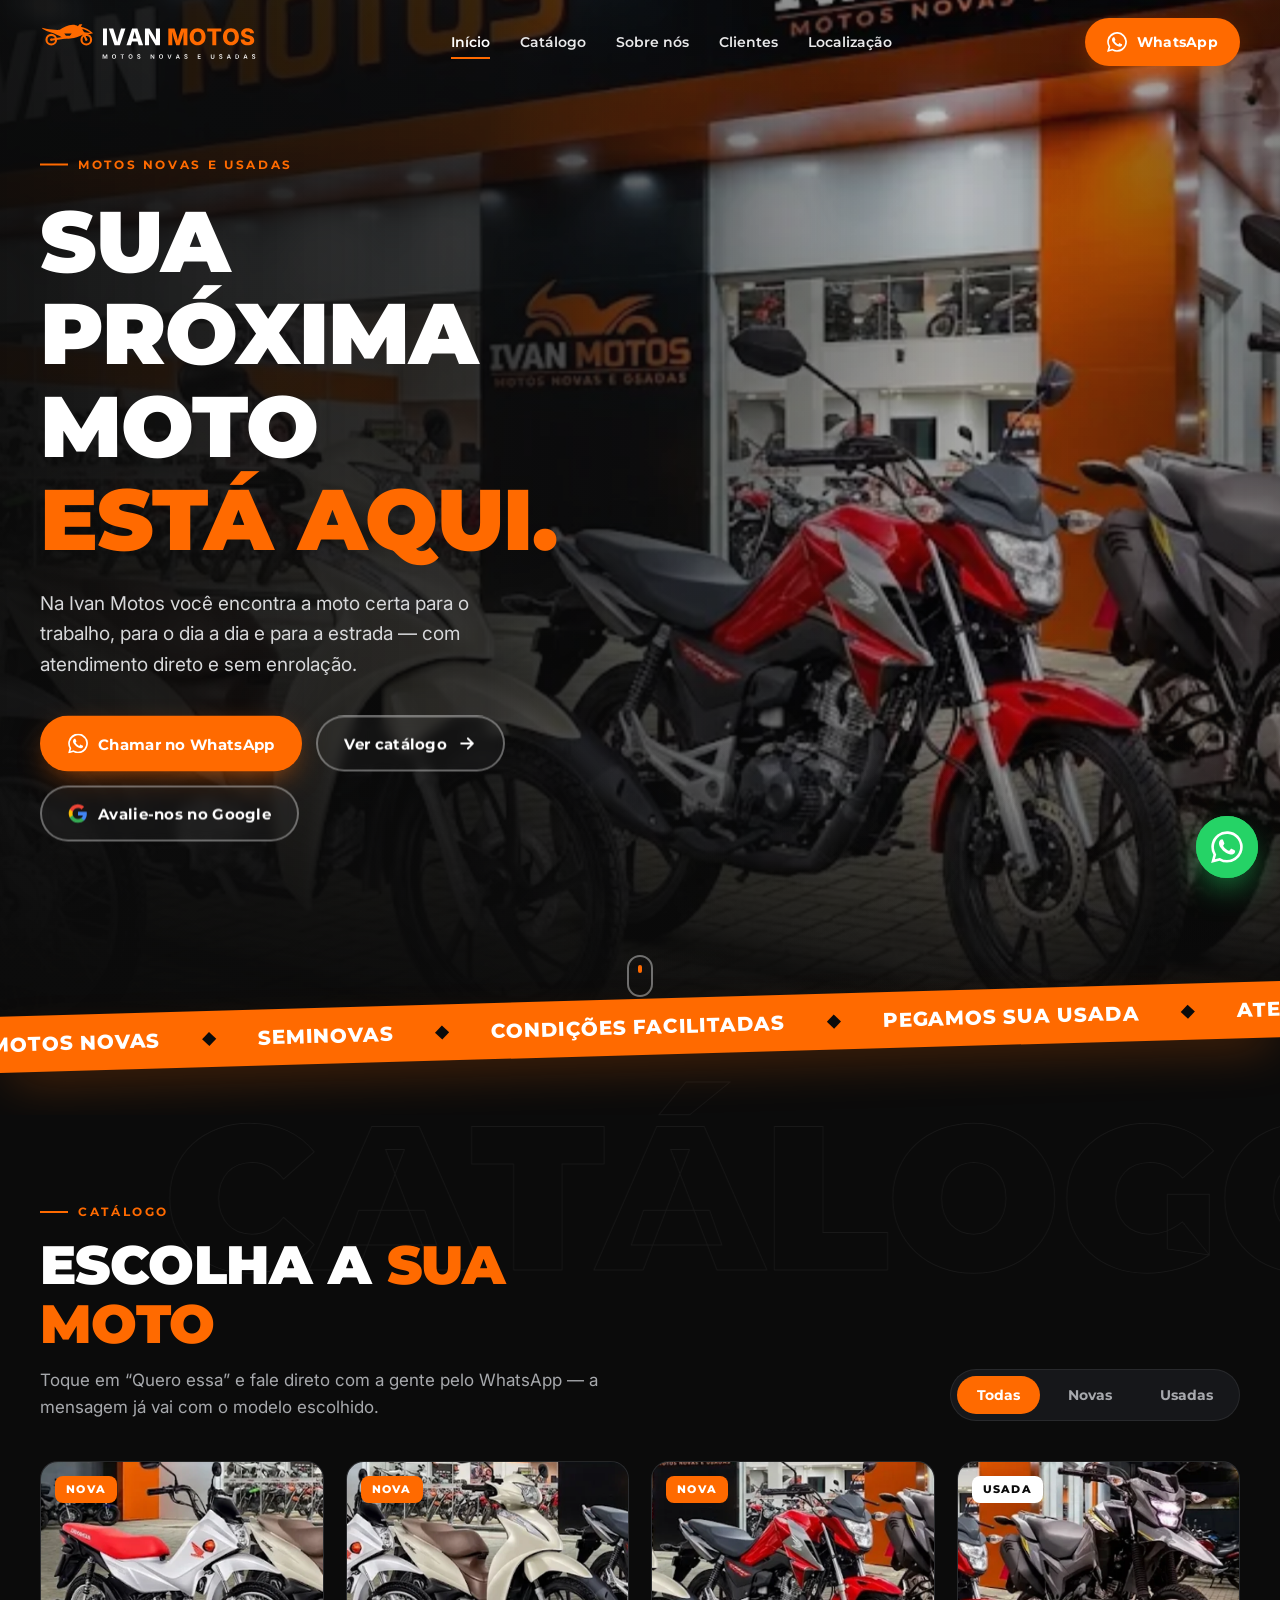
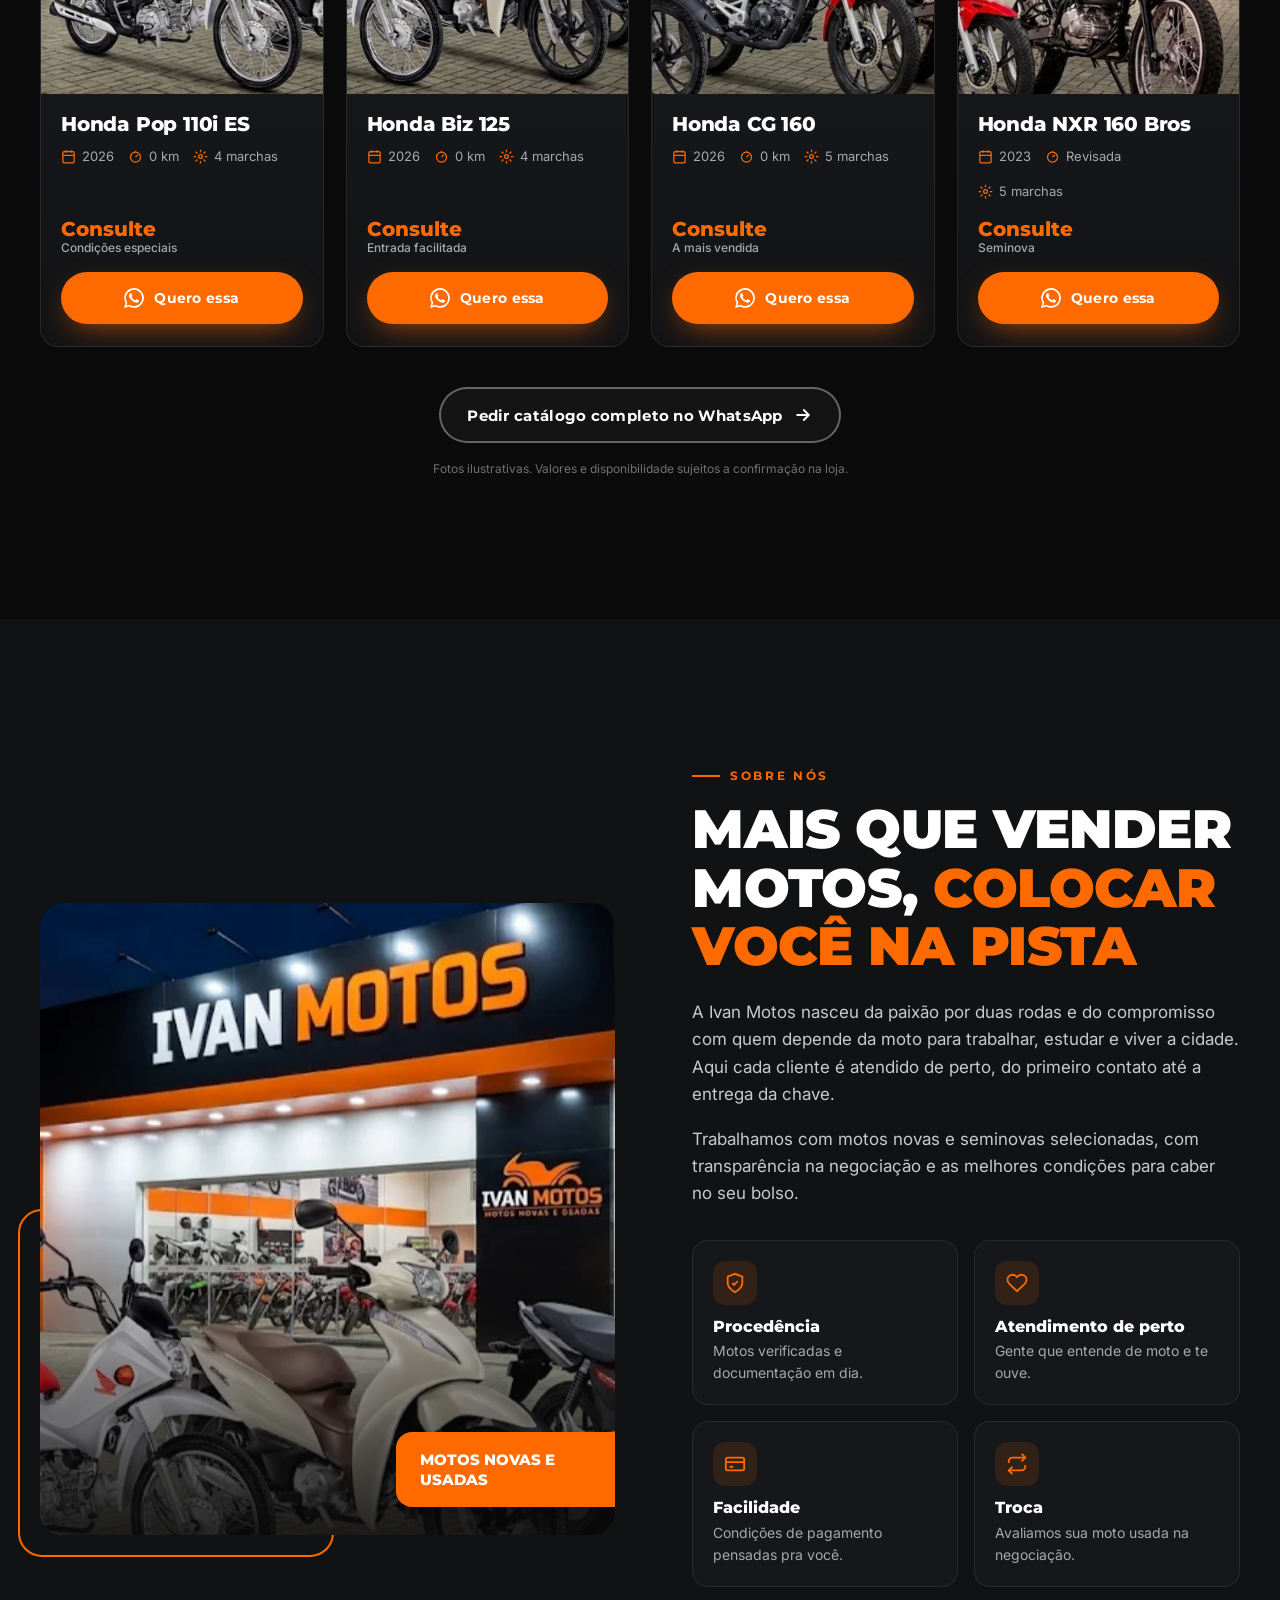
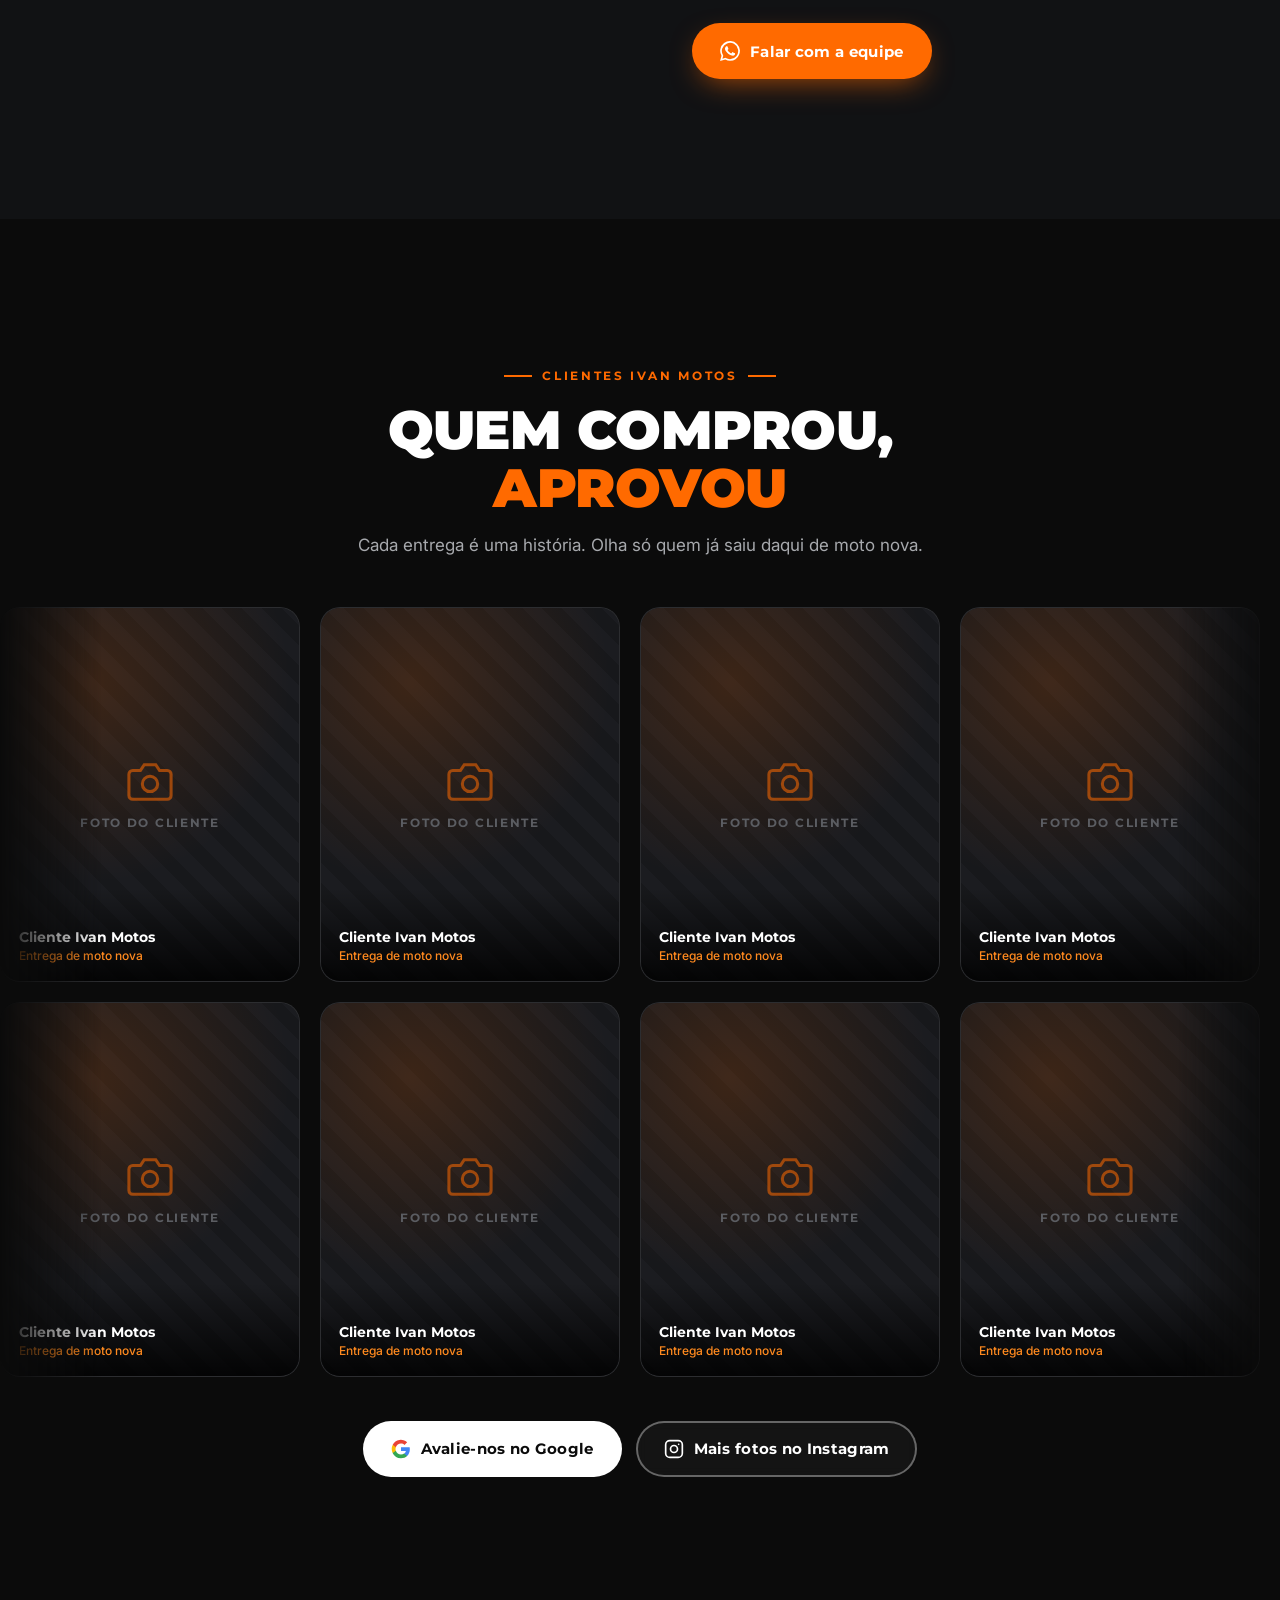
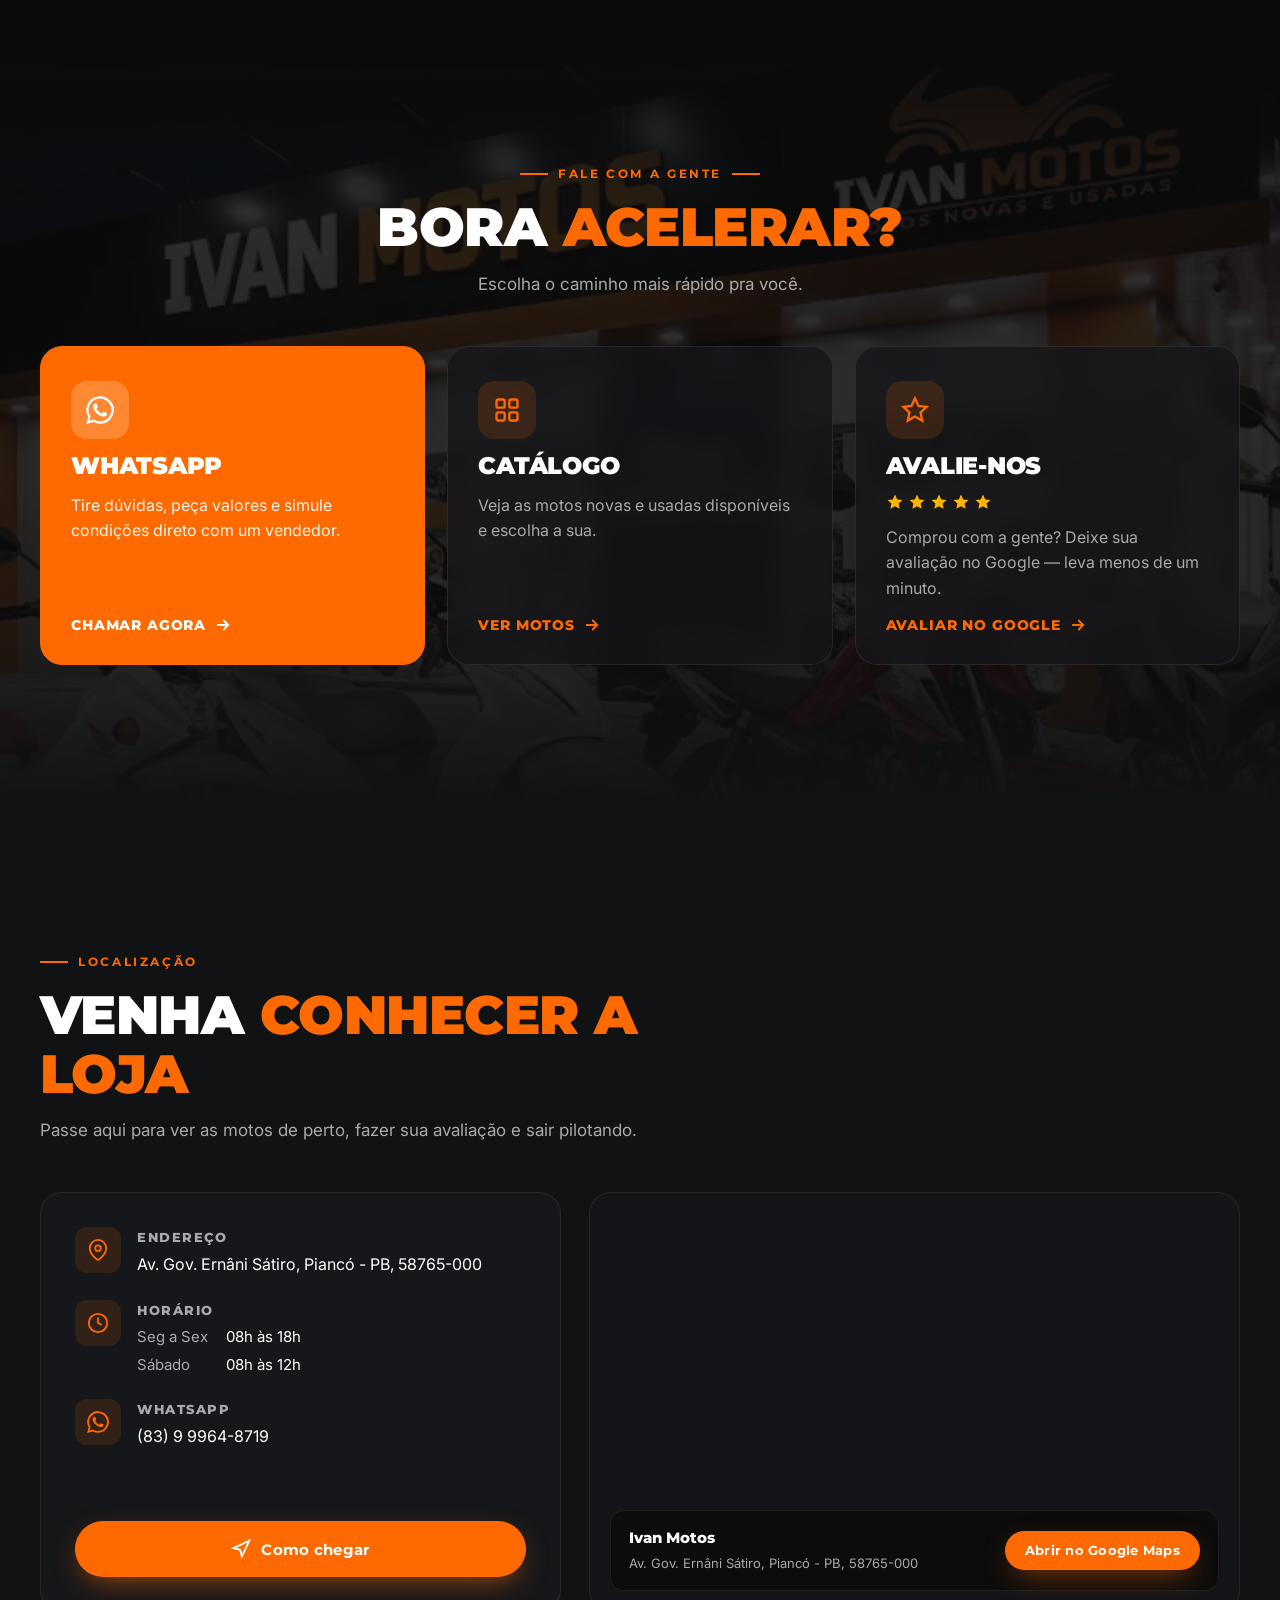
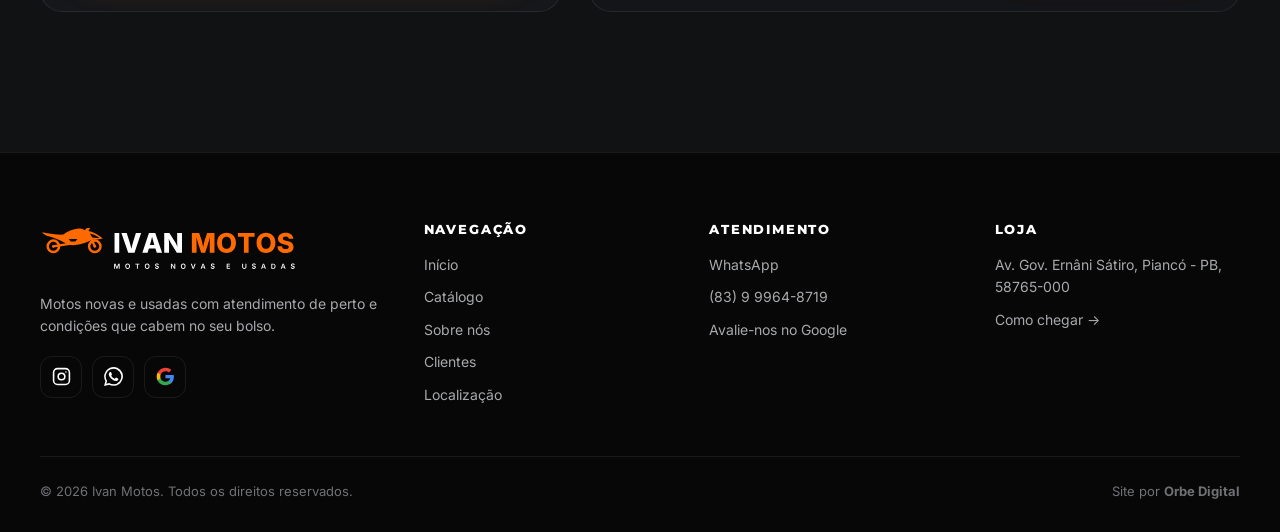
==== commit c50080fd: "style: ajusta layout da faixa de notícias e adiciona ícone ao botão do WhatsApp" ====
--- a/index.html
+++ b/index.html
@@ -27,7 +27,7 @@
       <li><a href="#sobre">Sobre nós</a></li>
       <li><a href="#clientes">Clientes</a></li>
       <li><a href="#localizacao">Localização</a></li>
-      <li class="m-cta"><a class="btn btn-primary js-wa" href="#" data-msg="Olá, Ivan Motos! Vim pelo site e quero mais informações.">Falar no WhatsApp</a></li>
+      <li class="m-cta"><a class="btn btn-primary js-wa" href="#" data-msg="Olá, Ivan Motos! Vim pelo site e quero mais informações."><svg viewBox="0 0 24 24" fill="currentColor"><use href="#i-wa"/></svg>Falar no WhatsApp</a></li>
     </ul>
     <a class="btn btn-primary js-wa" href="#" data-msg="Olá, Ivan Motos! Vim pelo site e quero mais informações.">
       <svg viewBox="0 0 24 24" fill="currentColor"><use href="#i-wa"/></svg>WhatsApp</a>
@@ -62,11 +62,13 @@
   <a href="#catalogo" class="scroll-cue" aria-label="Rolar para o catálogo"></a>
 </section>
 
+<div class="strip-wrap">
 <div class="strip" aria-hidden="true">
   <div class="strip-track">
     <span>Motos novas</span><span>Seminovas</span><span>Condições facilitadas</span><span>Pegamos sua usada</span><span>Atendimento pelo WhatsApp</span><span>Ivan Motos</span>
     <span>Motos novas</span><span>Seminovas</span><span>Condições facilitadas</span><span>Pegamos sua usada</span><span>Atendimento pelo WhatsApp</span><span>Ivan Motos</span>
   </div>
+</div>
 </div>
 
 <!-- CATÁLOGO -->
--- a/css/style.css
+++ b/css/style.css
@@ -6,7 +6,7 @@
   --maxw:1200px;
 }
 *{box-sizing:border-box;margin:0;padding:0}
-html{scroll-behavior:smooth;scroll-padding-top:80px}
+html{scroll-behavior:smooth;scroll-padding-top:80px;overflow-x:hidden;overflow-x:clip}
 body{background:var(--black);color:var(--white);font-family:var(--body);line-height:1.6;overflow-x:hidden;-webkit-font-smoothing:antialiased}
 img{max-width:100%;display:block}
 a{color:inherit;text-decoration:none}
@@ -73,14 +73,16 @@
 @keyframes cue{0%{opacity:0;transform:translate(-50%,0)}40%{opacity:1}100%{opacity:0;transform:translate(-50%,14px)}}
 
 /* Marquee strip */
-.strip{background:var(--orange);color:#fff;overflow:hidden;transform:rotate(-1.6deg);margin:-26px -10px 0;position:relative;z-index:3;box-shadow:0 20px 50px -20px rgba(255,106,0,.6)}
+/* O wrap corta as sobras laterais da faixa inclinada (senão o Safari do iPhone deixa a página arrastar para o lado) */
+.strip-wrap{position:relative;z-index:3;overflow:hidden;padding:40px 0 60px;margin:-66px 0 -60px;pointer-events:none}
+.strip{background:var(--orange);color:#fff;overflow:hidden;transform:rotate(-1.6deg);margin:0 -10px;box-shadow:0 20px 50px -20px rgba(255,106,0,.6)}
 .strip-track{display:flex;gap:44px;padding:18px 0;width:max-content;animation:marquee 32s linear infinite}
 .strip-track span{font:800 clamp(15px,1.8vw,20px)/1 var(--head);text-transform:uppercase;letter-spacing:.04em;display:flex;align-items:center;gap:44px;white-space:nowrap}
 .strip-track span::after{content:"";width:10px;height:10px;background:#0b0b0b;transform:rotate(45deg)}
 @keyframes marquee{to{transform:translateX(-50%)}}
 
 /* Catalog */
-.catalog{background:var(--black)}
+.catalog{background:var(--black);overflow:hidden}
 .bigword{position:absolute;top:40px;left:0;white-space:nowrap;font:900 clamp(90px,16vw,220px)/1 var(--head);color:transparent;-webkit-text-stroke:1px rgba(255,255,255,.06);pointer-events:none;user-select:none;will-change:transform;text-transform:uppercase}
 .cat-top{display:flex;justify-content:space-between;align-items:flex-end;gap:24px;flex-wrap:wrap;margin-bottom:40px}
 .cat-top .section-head{margin-bottom:0}
@@ -234,6 +236,7 @@
   .header.open .menu a{display:block;padding:16px 0;font-size:17px;border-bottom:1px solid var(--line)}
   .header.open .menu a::after{display:none}
   .header.open .menu .m-cta{display:block;margin-top:18px}
+  .header.open .menu .m-cta a{display:flex;justify-content:center;padding:17px 26px;border:0;font-size:16px}
   .about-grid,.loc-grid{grid-template-columns:1fr}
   .about-visual{aspect-ratio:4/3.4}
   .cards3{grid-template-columns:1fr}
@@ -244,6 +247,9 @@
   .grid{grid-template-columns:1fr}
   .hero-content{padding:120px 0 100px}
   .hero-ctas .btn{width:100%}
+  /* Botões podem quebrar linha em vez de passar da borda da tela */
+  .btn{max-width:100%;white-space:normal;text-align:center;line-height:1.25}
+  .cat-foot .btn{width:100%;padding:16px 20px}
   .hero-badges{gap:14px;flex-direction:column}
   .filters{width:100%}
   .filters button{flex:1;padding:12px 8px}
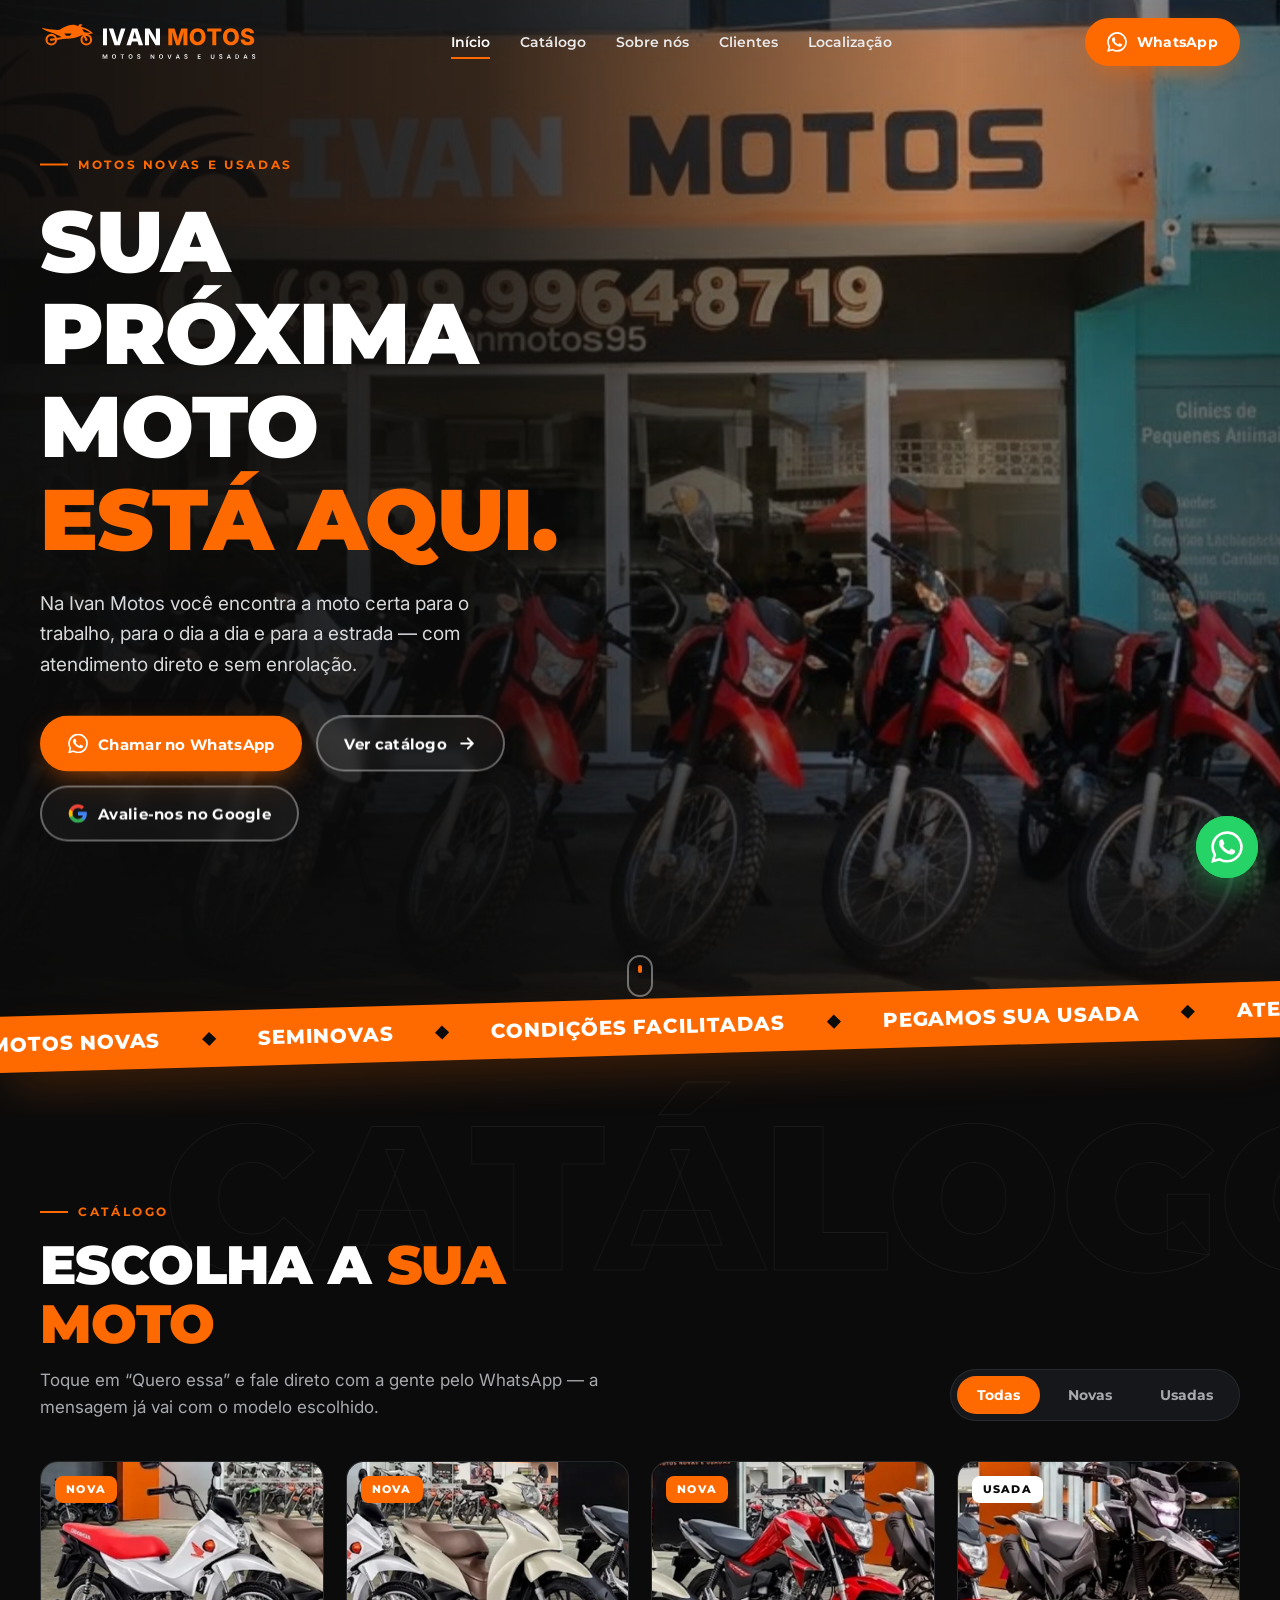
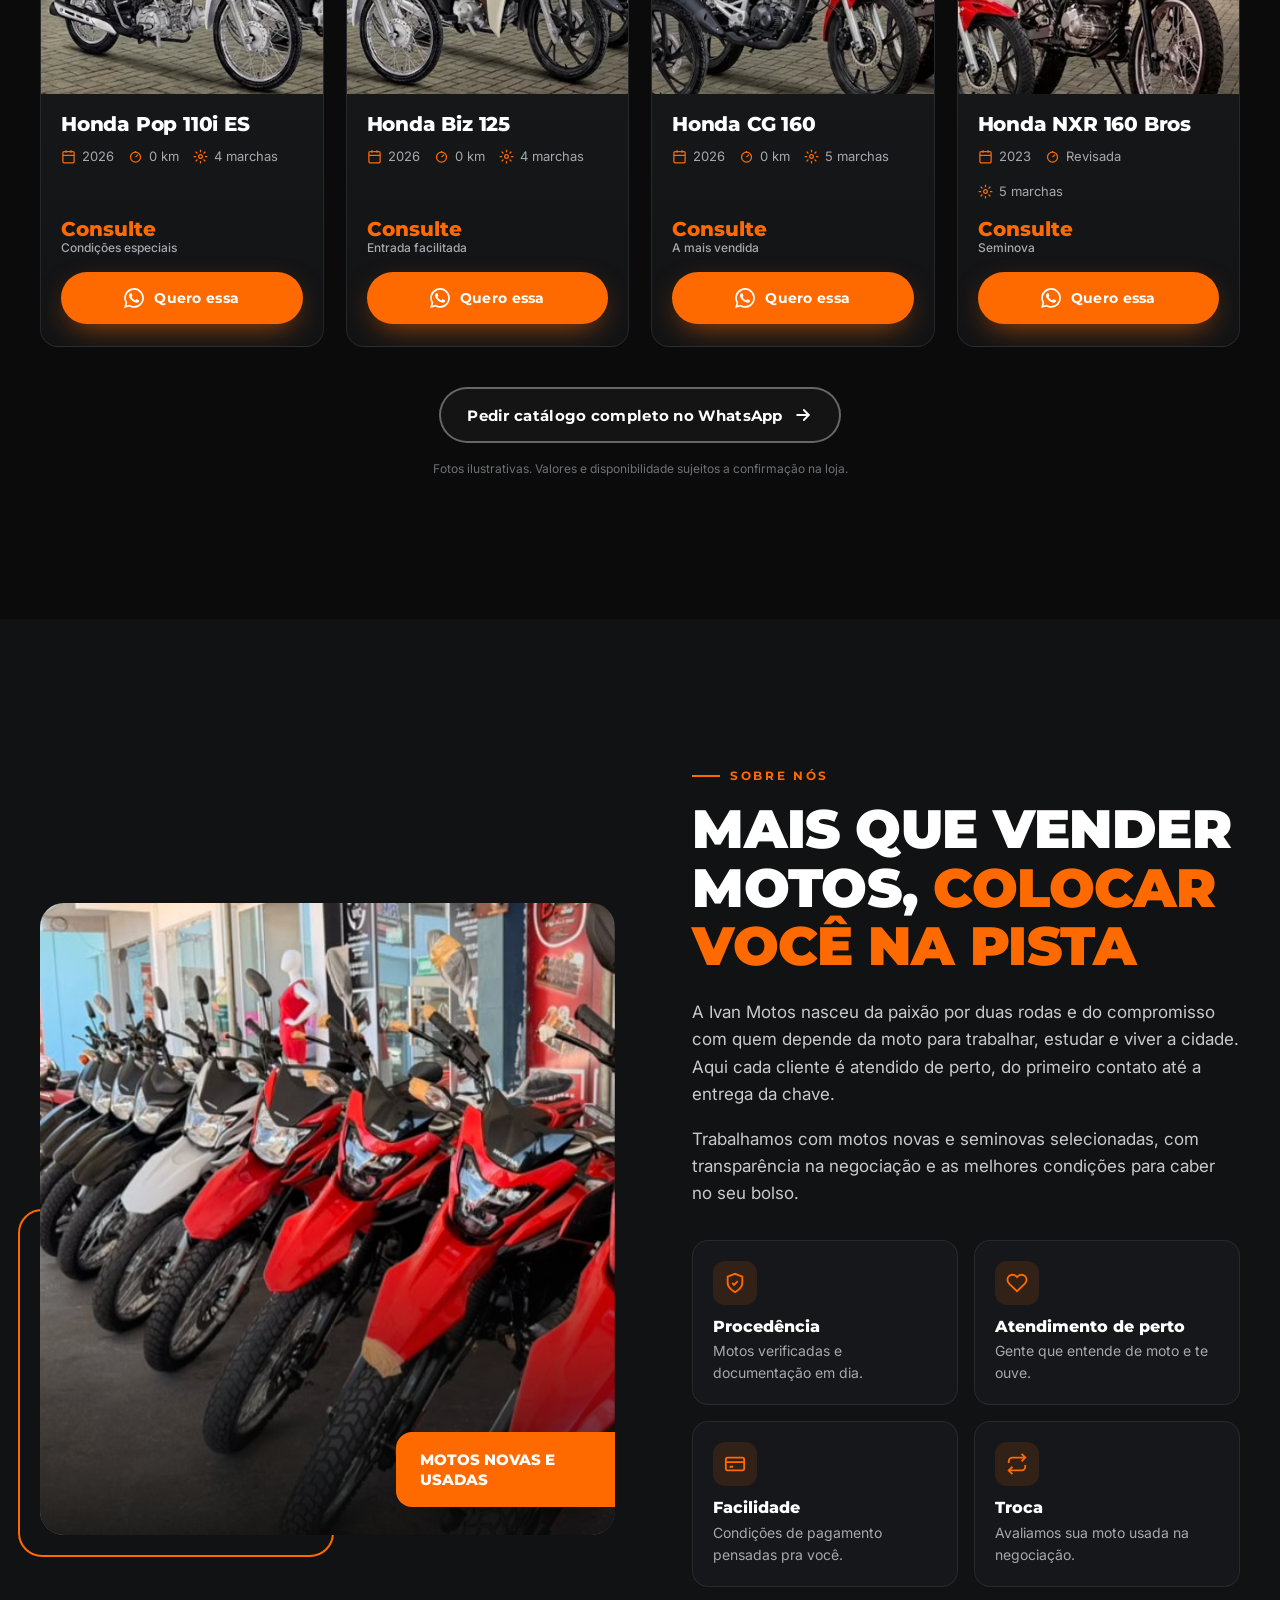
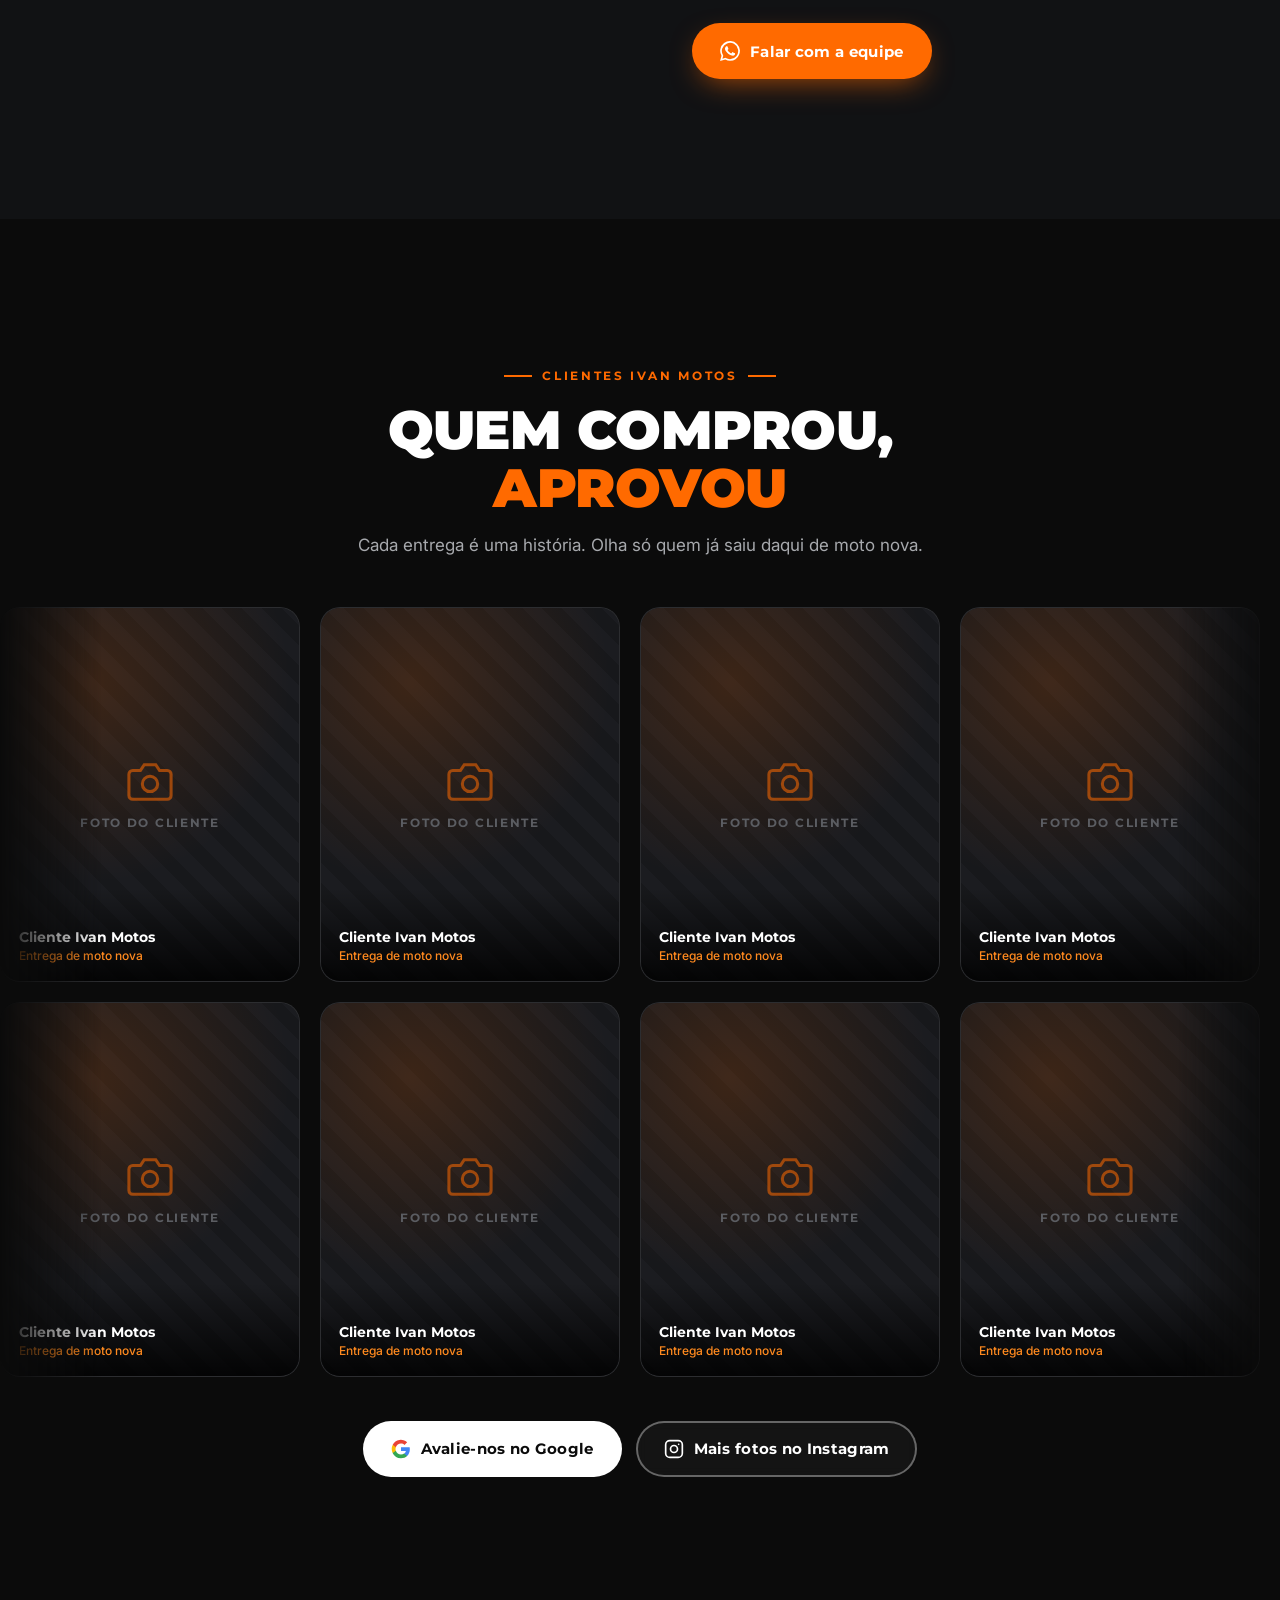
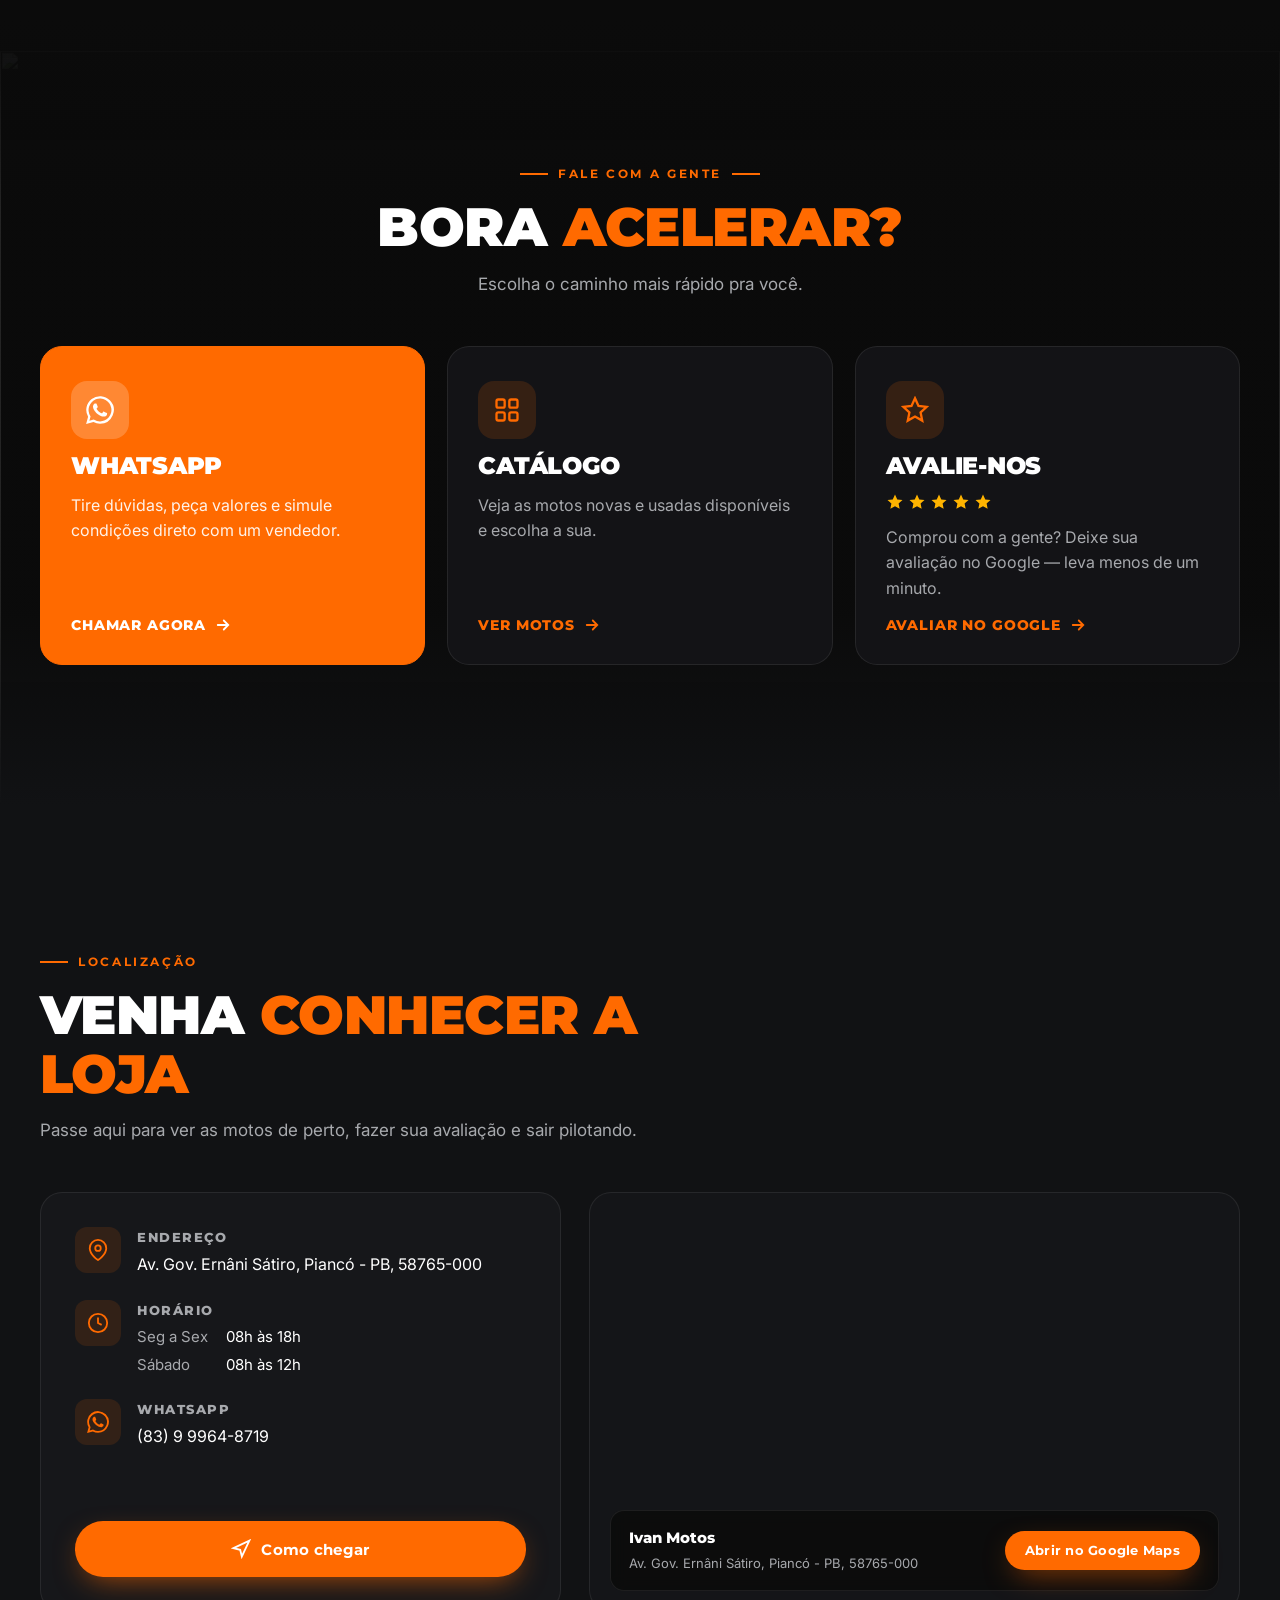
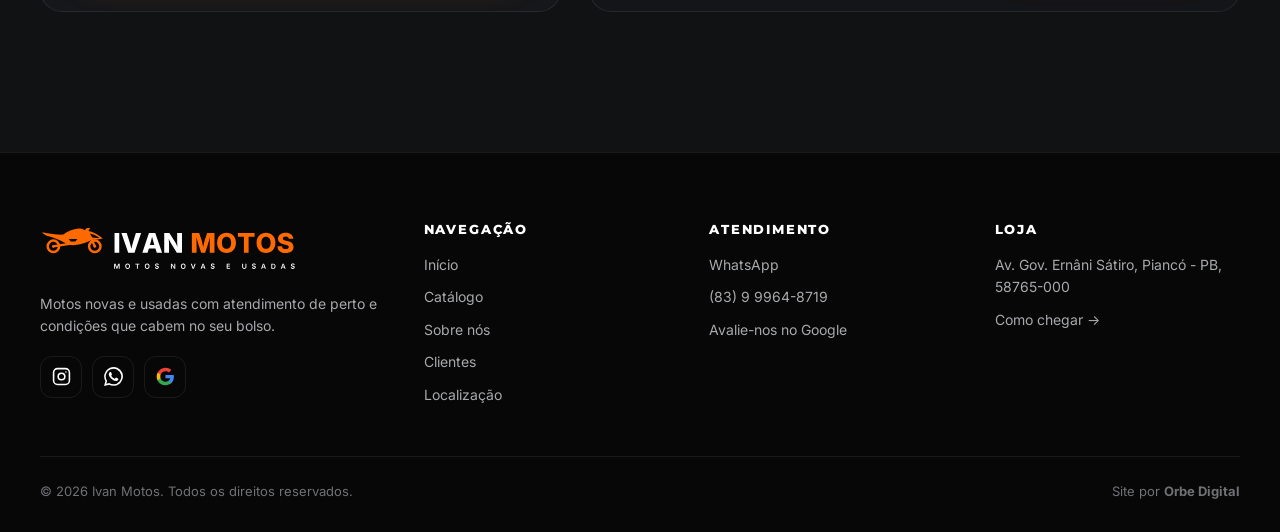
==== commit 994786eb: "style: substitui banners em formato webp por jpeg no layout da página inicial" ====
--- a/index.html
+++ b/index.html
@@ -3,7 +3,7 @@
 <head>
 <meta charset="UTF-8">
 <meta name="viewport" content="width=device-width, initial-scale=1">
-<title>Ivan Motos — Site (Copy)</title>
+<title>Ivan Motos — Site</title>
 <meta name="description" content="Ivan Motos: motos novas e usadas. Fale com a gente pelo WhatsApp, veja o catálogo e venha conhecer a loja.">
 <meta name="theme-color" content="#0b0b0b">
 <link rel="icon" href="assets/logo/simbolo-ivan-motos.svg" type="image/svg+xml">
@@ -38,7 +38,7 @@
 <main>
 <!-- HERO -->
 <section class="hero" id="inicio">
-  <div class="hero-bg" data-speed="0.35"><img src="assets/banner.webp" alt="Fachada da loja Ivan Motos com motos novas expostas"></div>
+  <div class="hero-bg" data-speed="0.35"><img src="assets/banner.jpeg" alt="Fachada da loja Ivan Motos com motos novas expostas"></div>
   <div class="wrap">
     <div class="hero-content" data-speed="-0.12">
       <span class="eyebrow reveal">Motos novas e usadas</span>
@@ -101,7 +101,7 @@
   <div class="wrap about-grid">
     <div class="about-wrap reveal">
       <div class="about-visual">
-        <div class="px" data-speed="0.18"><img src="assets/banner.webp" alt="Loja Ivan Motos"></div>
+        <div class="px" data-speed="0.18"><img src="assets/banner2.jpeg" alt="Loja Ivan Motos"></div>
         <div class="about-badge">Motos novas e usadas</div>
       </div>
       <div class="about-frame"></div>
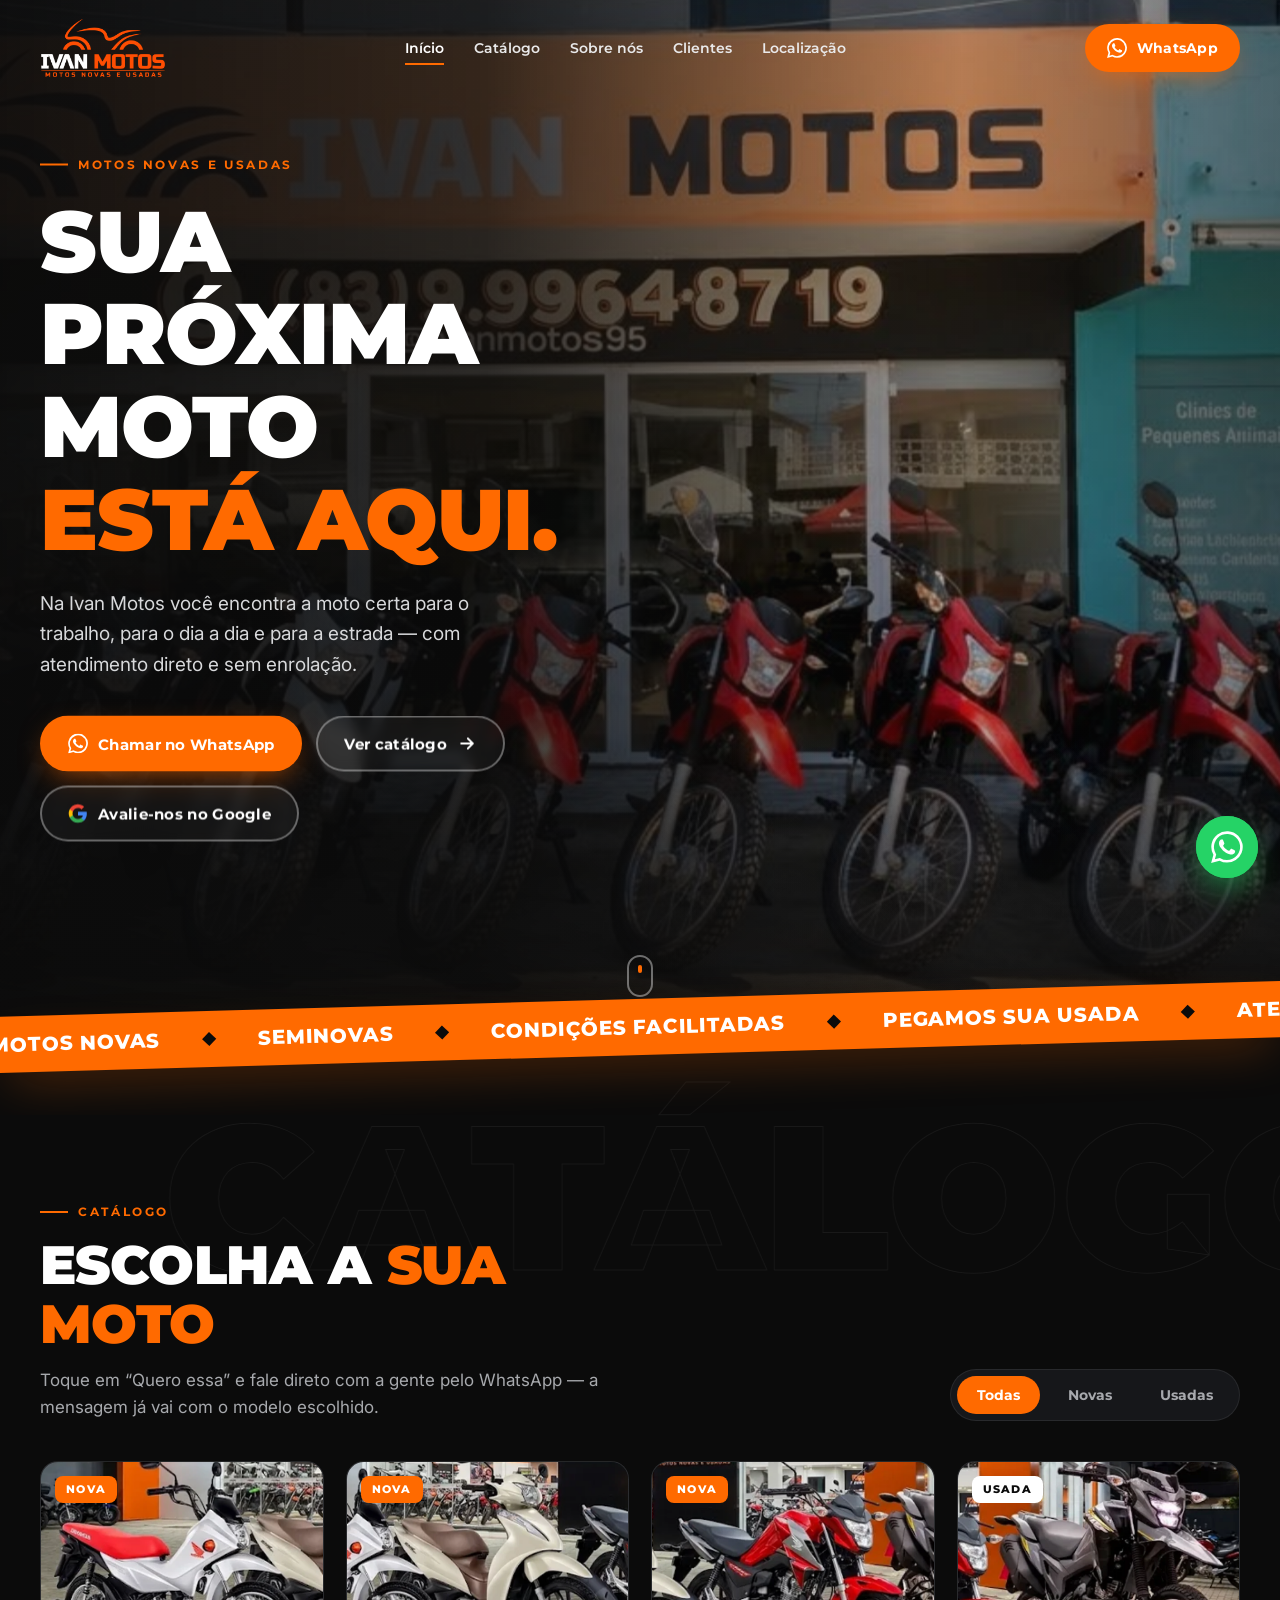
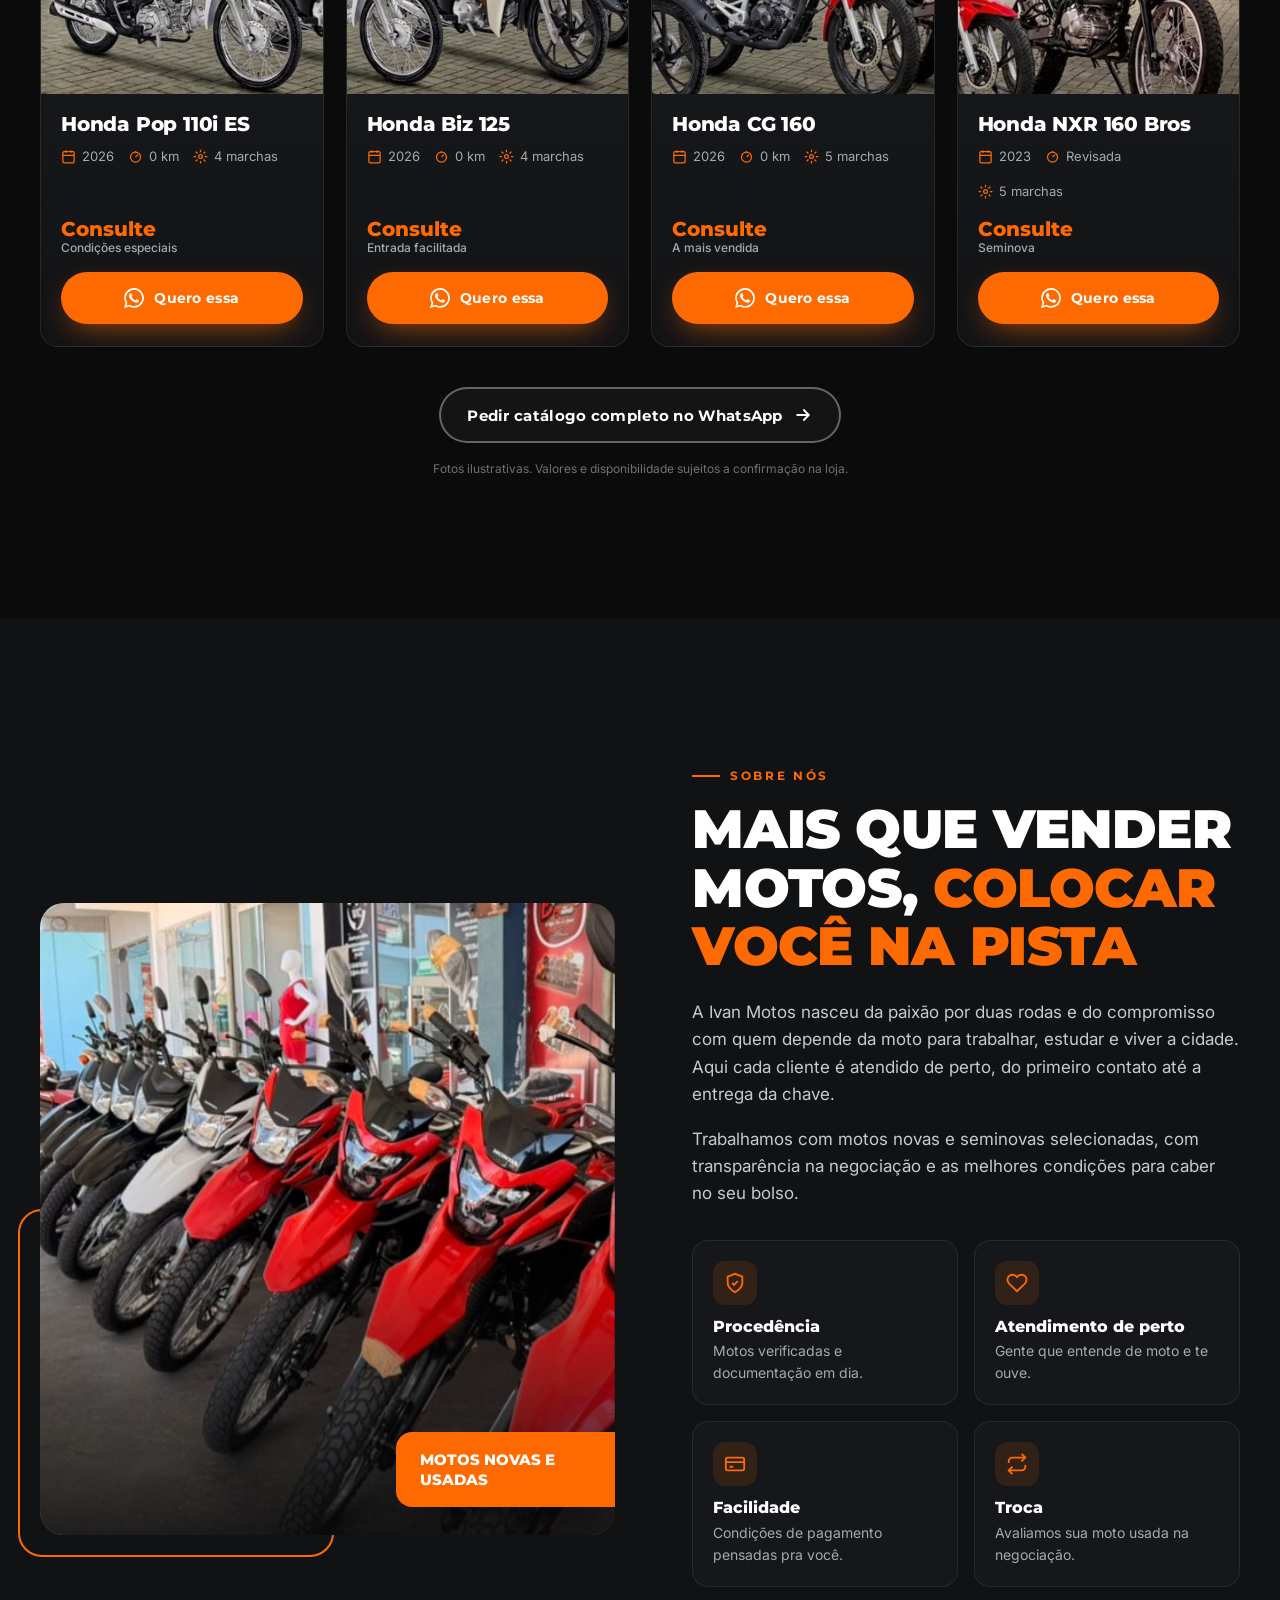
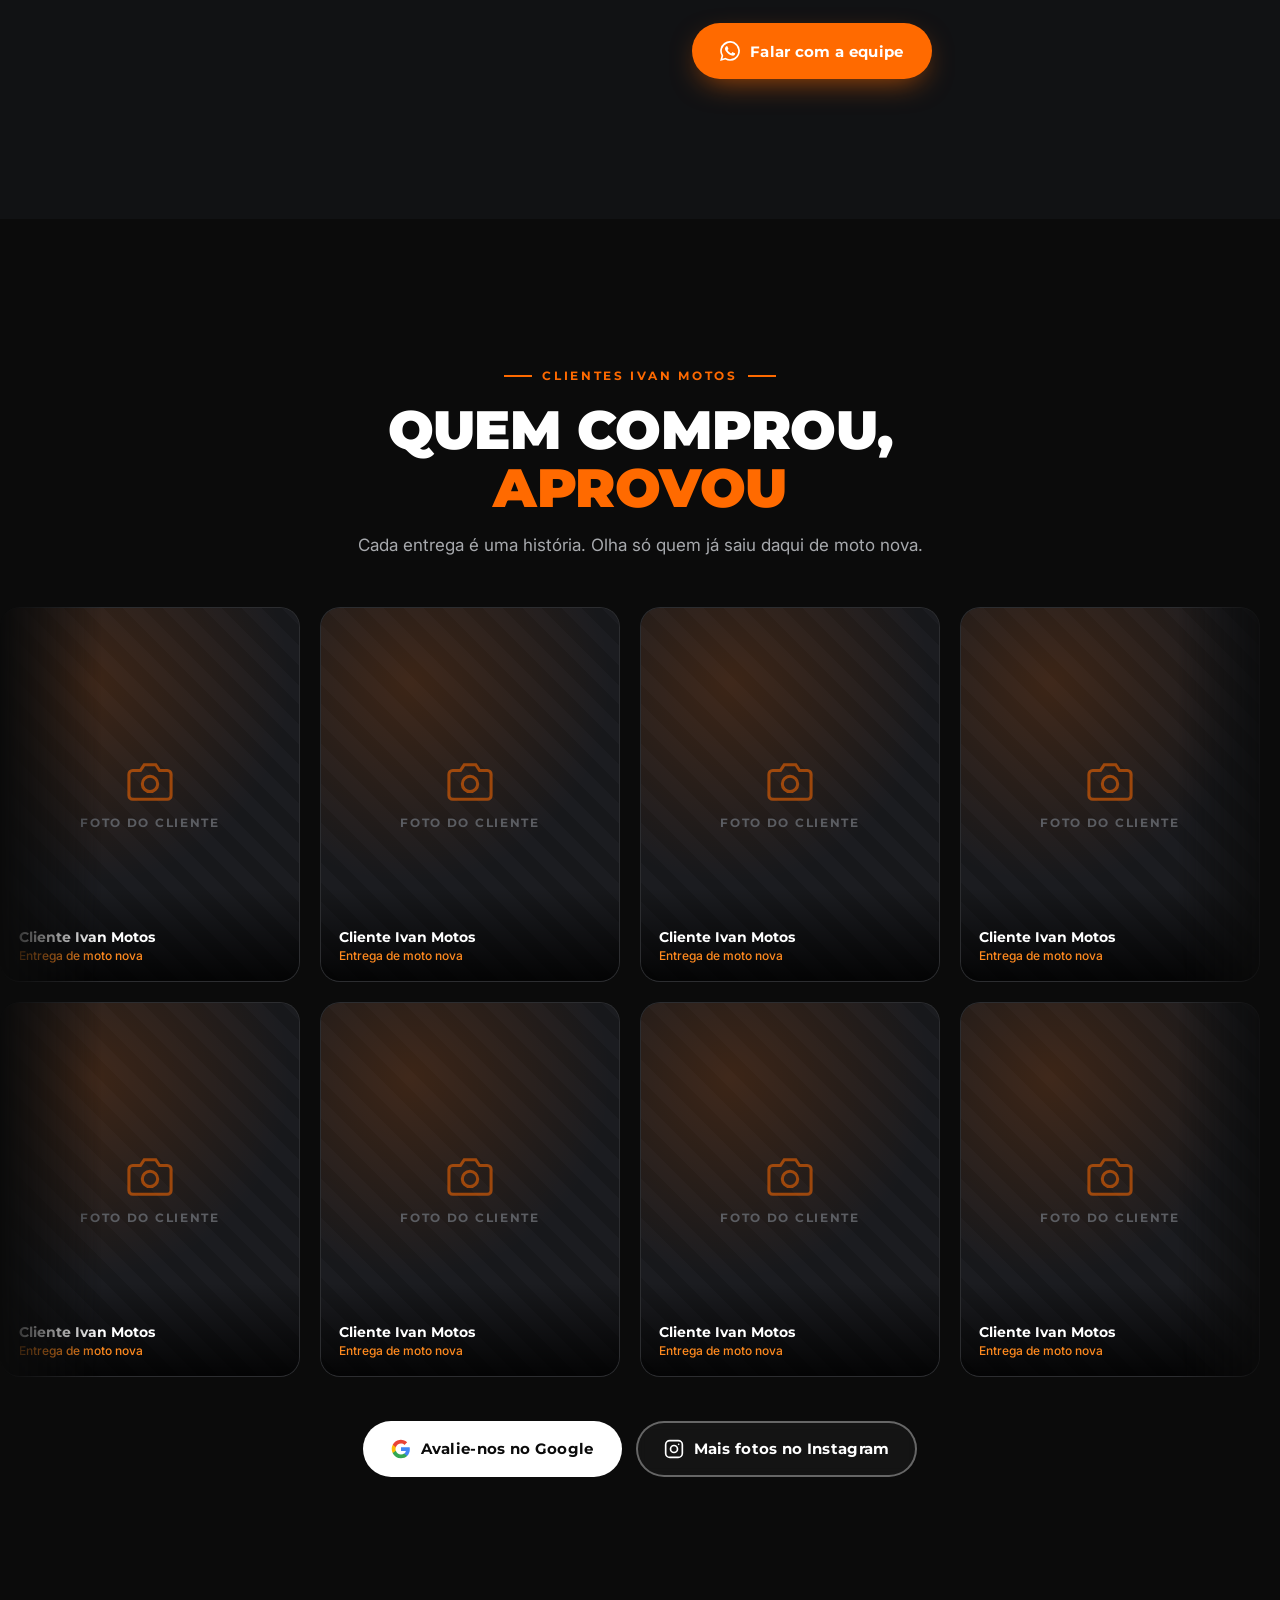
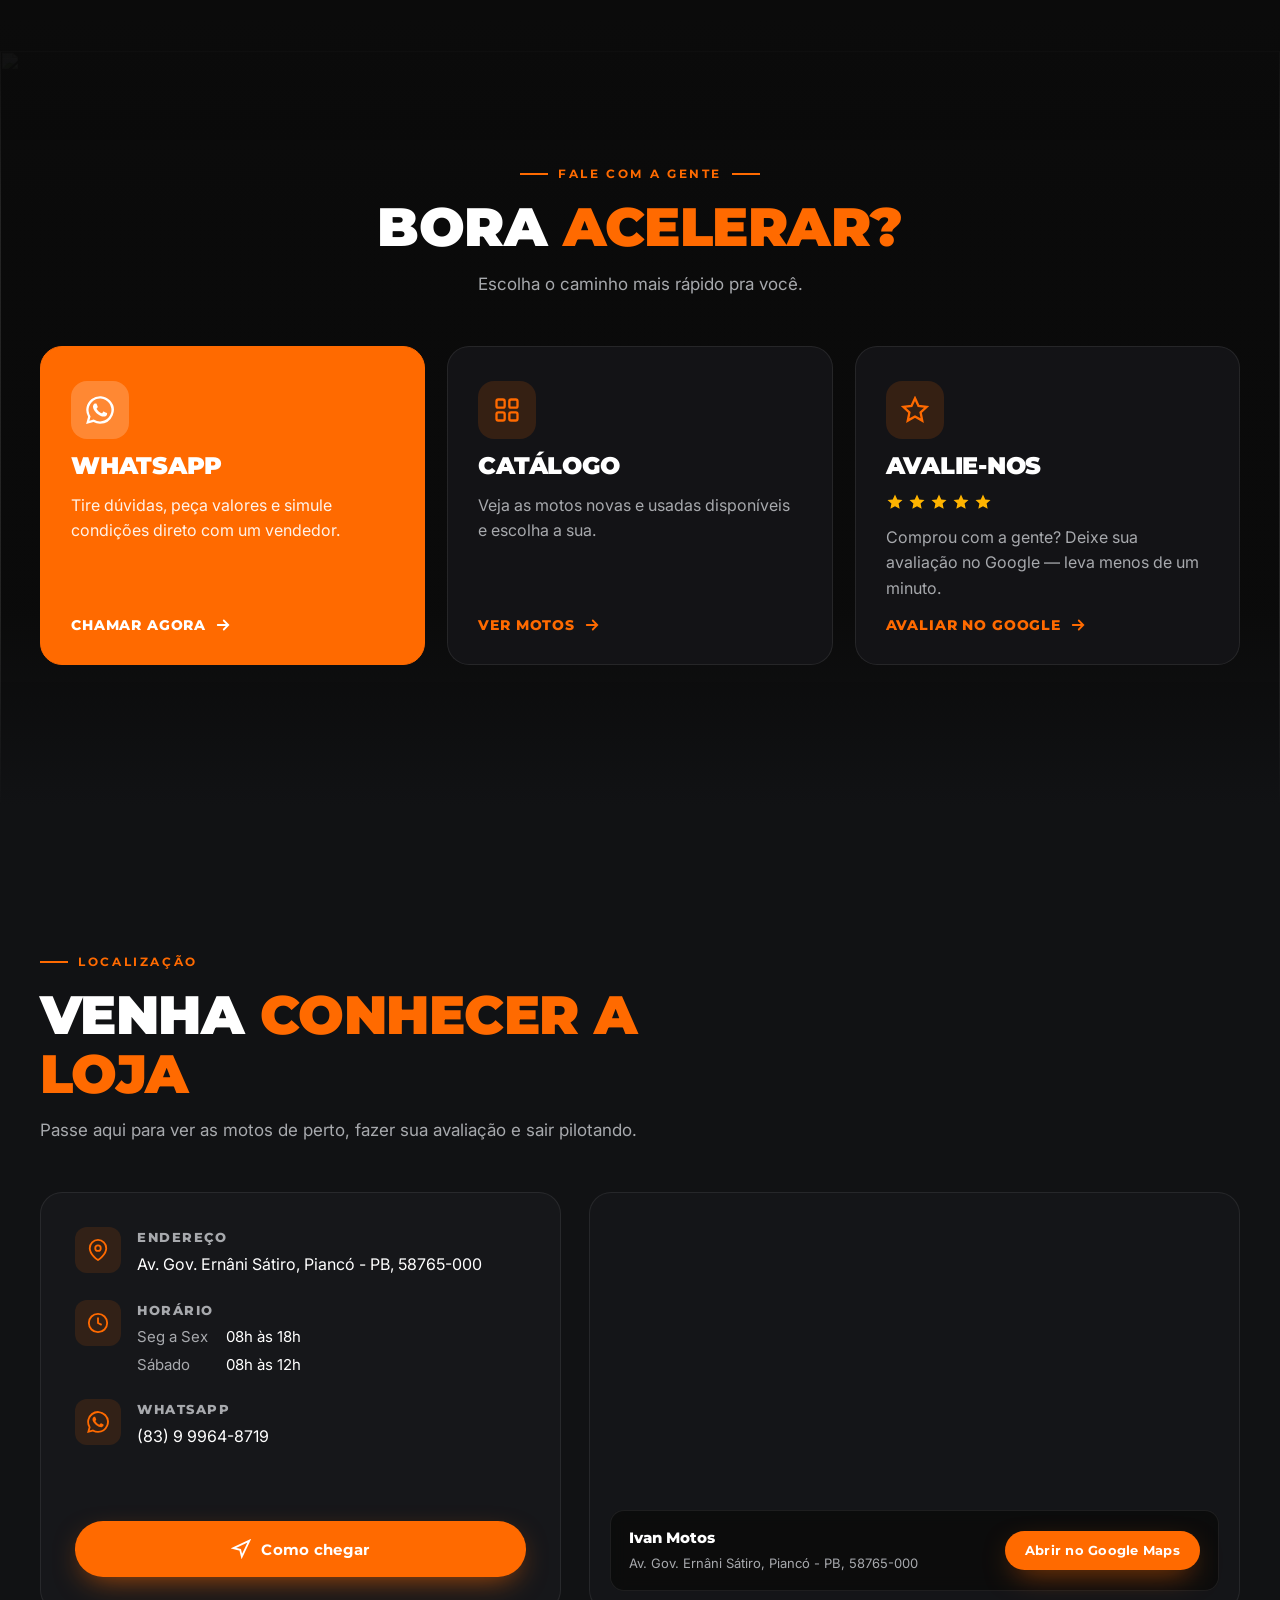
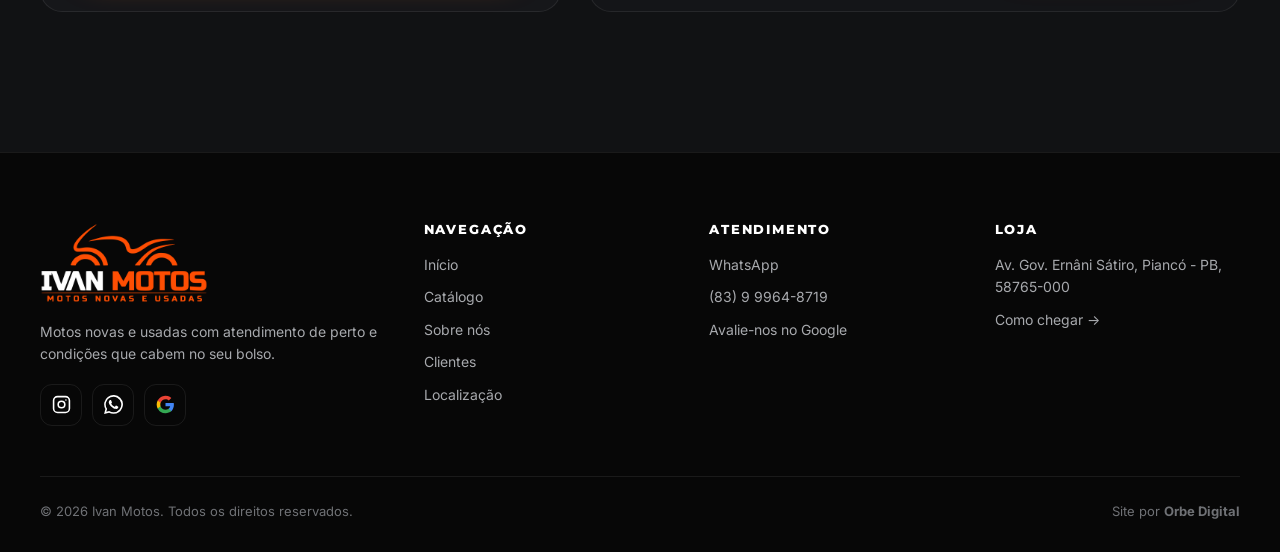
==== commit 228bc6eb: "style: atualiza logos para formato PNG e ajusta tamanhos no layout" ====
--- a/index.html
+++ b/index.html
@@ -20,7 +20,7 @@
 
 <header class="header" id="top">
   <div class="wrap nav">
-    <a href="#inicio" class="brand" aria-label="Ivan Motos — início"><img src="assets/logo/logo-ivan-motos-horizontal.svg" alt="Ivan Motos — Motos novas e usadas"></a>
+    <a href="#inicio" class="brand" aria-label="Ivan Motos — início"><img src="assets/logo/logo-ivan-motos.png" alt="Ivan Motos — Motos novas e usadas"></a>
     <ul class="menu" id="menu">
       <li><a href="#inicio">Início</a></li>
       <li><a href="#catalogo">Catálogo</a></li>
@@ -223,7 +223,7 @@
   <div class="wrap">
     <div class="foot-grid">
       <div>
-        <img class="flogo" src="assets/logo/logo-ivan-motos-horizontal.svg" alt="Ivan Motos">
+        <img class="flogo" src="assets/logo/logo-ivan-motos.png" alt="Ivan Motos">
         <p>Motos novas e usadas com atendimento de perto e condições que cabem no seu bolso.</p>
         <div class="social">
           <a class="js-insta" href="#" target="_blank" rel="noopener" aria-label="Instagram"><svg viewBox="0 0 24 24" fill="none" stroke="currentColor" stroke-width="2"><use href="#i-ig"/></svg></a>
--- a/css/style.css
+++ b/css/style.css
@@ -36,8 +36,8 @@
 .header{position:fixed;inset:0 0 auto;z-index:50;transition:background .35s,box-shadow .35s,padding .35s;padding:18px 0}
 .header.scrolled{background:rgba(11,11,11,.86);backdrop-filter:blur(14px);box-shadow:0 1px 0 var(--line);padding:10px 0}
 .nav{display:flex;align-items:center;justify-content:space-between;gap:24px}
-.brand img{height:44px;width:auto;transition:height .35s}
-.header.scrolled .brand img{height:38px}
+.brand img{height:60px;width:auto;transition:height .35s}
+.header.scrolled .brand img{height:50px}
 .menu{display:flex;gap:30px;list-style:none}
 .menu a{font:600 14px/1 var(--head);color:#e9e9ea;position:relative;padding:8px 0;transition:color .2s}
 .menu a::after{content:"";position:absolute;left:0;bottom:0;height:2px;width:100%;background:var(--orange);transform:scaleX(0);transform-origin:left;transition:transform .3s}
@@ -199,7 +199,7 @@
 /* Footer */
 .footer{background:#070707;padding:70px 0 30px;border-top:1px solid var(--line)}
 .foot-grid{display:grid;grid-template-columns:1.4fr 1fr 1fr 1fr;gap:40px}
-.footer img.flogo{height:52px;width:auto;margin-bottom:18px}
+.footer img.flogo{height:80px;width:auto;margin-bottom:18px}
 .footer p,.footer li{color:var(--muted);font-size:14px}
 .footer h5{font:800 13px/1 var(--head);letter-spacing:.14em;text-transform:uppercase;margin-bottom:18px}
 .footer ul{list-style:none;display:grid;gap:10px}
@@ -257,7 +257,7 @@
   .foot-grid{grid-template-columns:1fr}
   .map{min-height:340px}
   .loc-info{padding:26px}
-  .brand img{height:36px}
+  .brand img{height:48px}
   .fab{width:56px;height:56px;right:16px;bottom:16px}
 }
 .m-cta{display:none}
